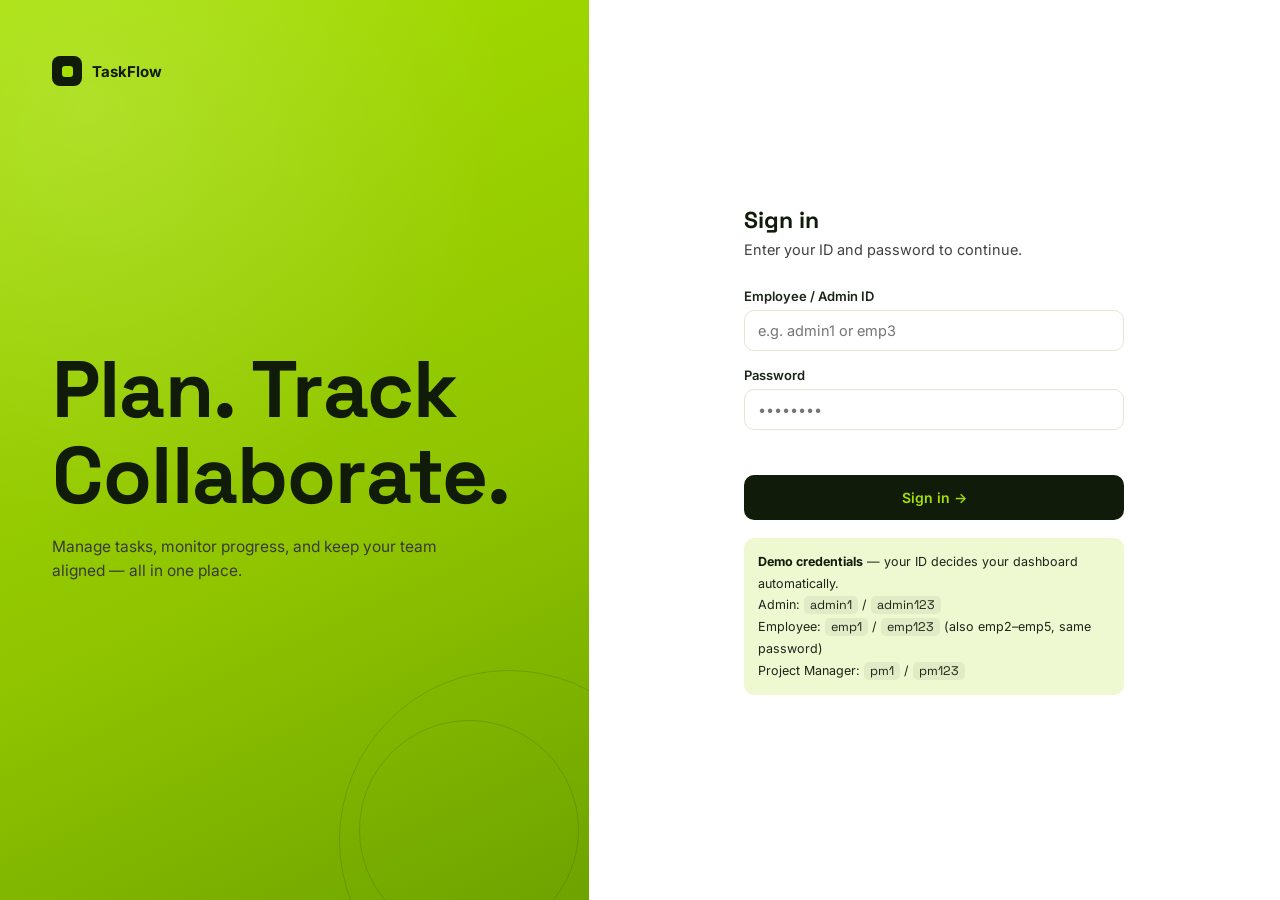
==== index.html @ aa254104 "file upload" ====
<!doctype html>
<html lang="en">

<head>
    <meta charset="UTF-8" />
    <meta name="viewport" content="width=device-width, initial-scale=1, viewport-fit=cover" />
    <title>TaskFlow — Sign in</title>
    <link rel="preconnect" href="https://fonts.googleapis.com" />
    <link rel="preconnect" href="https://fonts.gstatic.com" crossorigin />
    <link
        href="https://fonts.googleapis.com/css2?family=Space+Grotesk:wght@400;500;600;700&family=Inter:wght@400;500;600;700&display=swap"
        rel="stylesheet" />
    <link rel="stylesheet" href="styles.css" />
    <script type="module" src="js/supabase.js"></script>
</head>

<body>
    <!-- ============ LOGIN SCREEN ============ -->
    <div id="login-screen">
        <div class="login-brand">
            <div class="brand-mark">
                <div class="mark"><span></span></div>
                TaskFlow
            </div>
            <div class="login-copy">
                <h1>Plan. Track<br />Collaborate.</h1>
                <p>
                    Manage tasks, monitor progress, and keep your team aligned — all in
                    one place.
                </p>
            </div>
            <div></div>
        </div>
        <div class="login-form-wrap">
            <form class="login-form" id="login-form" autocomplete="off">
                <h2>Sign in</h2>
                <p class="sub">Enter your ID and password to continue.</p>

                <div class="field">
                    <label for="login-id">Employee / Admin ID</label>
                    <input id="login-id" type="text" placeholder="e.g. admin1 or emp3" required />
                </div>
                <div class="field">
                    <label for="login-pass">Password</label>
                    <input id="login-pass" type="password" placeholder="••••••••" required />
                </div>
                <p class="error-text" id="login-error"></p>
                <button type="submit" class="btn btn-primary" style="width: 100%; padding: 13px">
                    Sign in →
                </button>

                <div class="demo-creds">
                    <b>Demo credentials</b> — your ID decides your dashboard
                    automatically.<br />
                    Admin: <code>admin1</code> / <code>admin123</code><br />
                    Employee: <code>emp1</code> / <code>emp123</code> (also emp2–emp5,
                    same password)<br />
                    Project Manager: <code>pm1</code> / <code>pm123</code>
                </div>
            </form>
        </div>
    </div>

    <script type="module" src="js/data.js"></script>
    <script type="module" src="js/common.js"></script>
    <script type="module" src="js/login.js"></script>
</body>

</html>
---- styles.css ----
:root {
  --lime: #a6e000;
  --lime-dark: #5c8a00;
  --lime-pale: #eef9d2;
  --ink: #101b0a;
  --ink-soft: #1c2418;
  --paper: #eaffba;
  --surface: #ffffff;
  --line: #e1e8d2;
  --muted: #41423f;
  --amber: #c98a1f;
  --amber-bg: #fbf1dd;
  --teal: #1f8a73;
  --teal-bg: #e1f3ee;
  --coral: #c1462f;
  --coral-bg: #fbe7e2;
  --slate: #5b6b4e;
  --slate-bg: #eef2e5;
  --shadow: 0 1px 2px rgba(16, 27, 10, 0.06), 0 8px 24px rgba(16, 27, 10, 0.06);
  color-scheme: light;
  box-sizing: border-box;
  padding-top: env(safe-area-inset-top, 0px);
  padding-bottom: env(safe-area-inset-bottom, 0px);
}

*,
*::before,
*::after {
  box-sizing: inherit;
}

html {
  scroll-padding-top: env(safe-area-inset-top, 0px);
  height: 100%;
}

body {
  height: 100%;
  margin: 0;
  background: var(--paper);
  color: var(--ink);
  font-family:
    "Inter",
    system-ui,
    -apple-system,
    sans-serif;
  -webkit-font-smoothing: antialiased;
}

h1,
h2,
h3,
.display {
  font-family: "Space Grotesk", system-ui, sans-serif;
}

::selection {
  background: var(--lime);
  color: var(--ink);
}

button {
  font-family: inherit;
}

input,
select,
textarea {
  font-family: inherit;
}

a {
  color: inherit;
}

/* ---------- utility ---------- */
.hidden {
  display: none !important;
}

.scrollx {
  overflow-x: auto;
}

.btn {
  display: inline-flex;
  align-items: center;
  justify-content: center;
  gap: 8px;
  border: 1px solid transparent;
  border-radius: 10px;
  padding: 10px 16px;
  font-size: 14px;
  font-weight: 600;
  cursor: pointer;
  transition:
    transform 0.08s ease,
    background 0.15s ease,
    border-color 0.15s ease;
  white-space: nowrap;
}

.btn:active {
  transform: scale(0.97);
}

.btn-primary {
  background: var(--ink);
  color: var(--lime);
}

.btn-primary:hover {
  background: #050d02;
}

.btn-lime {
  background: var(--lime);
  color: var(--ink);
}

.btn-lime:hover {
  background: #95cc00;
}

.btn-ghost {
  background: transparent;
  color: var(--ink-soft);
  border-color: var(--line);
}

.btn-ghost:hover {
  border-color: var(--ink-soft);
}

.btn-danger {
  background: var(--coral-bg);
  color: var(--coral);
}

.btn-danger:hover {
  background: #f6d4cb;
}

.btn-sm {
  padding: 6px 12px;
  font-size: 13px;
  border-radius: 8px;
}

.btn:disabled {
  opacity: 0.5;
  cursor: not-allowed;
}

.field {
  display: flex;
  flex-direction: column;
  gap: 6px;
  margin-bottom: 16px;
}

.field label {
  font-size: 13px;
  font-weight: 600;
  color: var(--ink-soft);
}

.field input,
.field select,
.field textarea {
  border: 1.5px solid var(--line);
  border-radius: 10px;
  padding: 11px 13px;
  font-size: 14.5px;
  color: var(--ink);
  background: var(--surface);
  outline: none;
  transition:
    border-color 0.15s ease,
    box-shadow 0.15s ease;
}

.field input:focus,
.field select:focus,
.field textarea:focus {
  border-color: var(--lime-dark);
  box-shadow: 0 0 0 3px rgba(166, 224, 0, 0.25);
}

.field textarea {
  resize: vertical;
  min-height: 70px;
  line-height: 1.5;
}

.hint {
  font-size: 12.5px;
  color: var(--muted);
}

.error-text {
  font-size: 13px;
  color: var(--coral);
  font-weight: 600;
  min-height: 16px;
}

.badge {
  display: inline-flex;
  align-items: center;
  gap: 5px;
  padding: 4px 10px;
  border-radius: 999px;
  font-size: 12px;
  font-weight: 700;
  letter-spacing: 0.01em;
}

.badge-todo {
  background: var(--slate-bg);
  color: var(--slate);
}

.badge-progress {
  background: var(--amber-bg);
  color: var(--amber);
}

.badge-review {
  background: #e4e9fb;
  color: #4453b8;
}

.badge-done {
  background: var(--teal-bg);
  color: var(--teal);
}

.badge-overdue {
  background: var(--coral-bg);
  color: var(--coral);
}

.dot {
  width: 7px;
  height: 7px;
  border-radius: 50%;
  background: currentColor;
  flex: none;
}

.avatar {
  width: 34px;
  height: 34px;
  border-radius: 50%;
  display: inline-flex;
  align-items: center;
  justify-content: center;
  font-weight: 700;
  font-size: 13px;
  color: var(--ink);
  flex: none;
}

.avatar-lg {
  width: 52px;
  height: 52px;
  font-size: 18px;
}

:focus-visible {
  outline: 2.5px solid var(--lime-dark);
  outline-offset: 2px;
}

/* ---------- LOGIN ---------- */
#login-screen {
  min-height: 100%;
  display: flex;
}

.login-brand {
  flex: 1 1 46%;
  background:
    radial-gradient(
      circle at 15% 12%,
      rgba(255, 255, 255, 0.16),
      transparent 45%
    ),
    linear-gradient(155deg, var(--lime) 0%, #8fc400 60%, #6ea300 100%);
  color: var(--ink);
  padding: 56px 52px;
  display: flex;
  flex-direction: column;
  justify-content: space-between;
  position: relative;
  overflow: hidden;
  min-height: 320px;
}

.login-brand::after {
  content: "";
  position: absolute;
  right: -90px;
  bottom: -110px;
  width: 340px;
  height: 340px;
  border-radius: 50%;
  border: 1px solid rgba(16, 27, 10, 0.14);
}

.login-brand::before {
  content: "";
  position: absolute;
  right: 10px;
  bottom: -40px;
  width: 220px;
  height: 220px;
  border-radius: 50%;
  border: 1px solid rgba(16, 27, 10, 0.14);
}

.brand-mark {
  display: flex;
  align-items: center;
  gap: 10px;
  font-weight: 700;
  font-size: 15px;
  position: relative;
  z-index: 1;
}

.brand-mark .mark {
  width: 30px;
  height: 30px;
  border-radius: 8px;
  background: var(--ink);
  display: flex;
  align-items: center;
  justify-content: center;
}

.brand-mark .mark span {
  width: 11px;
  height: 11px;
  background: var(--lime);
  border-radius: 3px;
}

.login-copy {
  position: relative;
  z-index: 1;
  max-width: 420px;
}

.login-copy h1 {
  font-size: clamp(80px, 4vw, 42px);
  line-height: 1.08;
  margin: 0 0 16px;
  font-weight: 800;
  letter-spacing: -0.01em;
}

.login-copy p {
  font-size: 15.5px;
  line-height: 1.6;
  color: var(--ink-soft);
  color: #393a38;
  margin: 0;
}

.login-stats {
  display: flex;
  gap: 28px;
  position: relative;
  z-index: 1;
  margin-top: 36px;
  flex-wrap: wrap;
}

.login-stats div b {
  display: block;
  font-family: "Space Grotesk";
  font-size: 26px;
}

.login-stats div span {
  font-size: 12.5px;
  color: var(--ink-soft);
}

.login-form-wrap {
  flex: 1 1 54%;
  display: flex;
  align-items: center;
  justify-content: center;
  padding: 40px 24px;
  background: var(--surface);
}

.login-form {
  width: 100%;
  max-width: 380px;
}

.login-form h2 {
  font-size: 23px;
  margin: 0 0 6px;
}

.login-form > p.sub {
  margin: 0 0 30px;
  color: var(--muted);
  font-size: 14.5px;
}

.role-toggle {
  display: flex;
  gap: 8px;
  background: var(--paper);
  border: 1px solid var(--line);
  border-radius: 11px;
  padding: 4px;
  margin-bottom: 22px;
}

.role-toggle button {
  flex: 1;
  border: none;
  background: transparent;
  padding: 9px 10px;
  border-radius: 8px;
  font-size: 13.5px;
  font-weight: 600;
  color: var(--muted);
  cursor: pointer;
  transition: all 0.15s ease;
}

.role-toggle button.active {
  background: var(--ink);
  color: var(--lime);
}

.demo-creds {
  margin-top: 18px;
  padding: 13px 14px;
  background: var(--lime-pale);
  border-radius: 10px;
  font-size: 12.5px;
  color: var(--ink-soft);
  line-height: 1.7;
}

.demo-creds b {
  color: var(--ink);
}

.demo-creds code {
  background: rgba(16, 27, 10, 0.06);
  padding: 1px 6px;
  border-radius: 5px;
  font-family: "Space Grotesk";
}

/* ---------- APP SHELL ---------- */
#app-shell {
  display: none;
  min-height: 100%;
}

#app-shell.active {
  display: flex;
}

.sidebar {
  width: 236px;
  flex: none;
  background: var(--ink);
  color: #dfe8cf;
  display: flex;
  flex-direction: column;
  padding: 22px 16px;
  position: sticky;
  top: 0;
  height: 100vh;
  height: 100dvh;
}

.sidebar .brand-mark {
  color: var(--lime);
  margin-bottom: 30px;
  padding-left: 6px;
}

.sidebar .brand-mark .mark {
  background: var(--lime);
}

.sidebar .brand-mark .mark span {
  background: var(--ink);
}

.nav-group {
  margin-bottom: 22px;
}

.nav-label {
  font-size: 11px;
  text-transform: none;
  color: #7d8a6c;
  font-weight: 600;
  padding: 0 10px;
  margin-bottom: 8px;
  letter-spacing: 0.02em;
}

.nav-item {
  display: flex;
  align-items: center;
  gap: 11px;
  padding: 10px 11px;
  border-radius: 9px;
  font-size: 14px;
  font-weight: 500;
  color: #cdd9bb;
  cursor: pointer;
  margin-bottom: 2px;
  border: none;
  background: none;
  width: 100%;
  text-align: left;
}

.nav-item svg {
  flex: none;
  opacity: 0.85;
}

.nav-item:hover {
  background: rgba(255, 255, 255, 0.06);
  color: #fff;
}

.nav-item.active {
  background: var(--lime);
  color: var(--ink);
  font-weight: 700;
}

.nav-item.active svg {
  opacity: 1;
}

.nav-item .count {
  margin-left: auto;
  font-size: 11.5px;
  background: rgba(255, 255, 255, 0.12);
  padding: 1px 7px;
  border-radius: 999px;
}

.nav-item.active .count {
  background: rgba(16, 27, 10, 0.18);
}

.sidebar-foot {
  margin-top: auto;
  border-top: 1px solid rgba(255, 255, 255, 0.1);
  padding-top: 14px;
  display: flex;
  align-items: center;
  gap: 10px;
}

.sidebar-foot .who {
  flex: 1;
  min-width: 0;
}

.sidebar-foot .who b {
  display: block;
  font-size: 13.5px;
  color: #fff;
  white-space: nowrap;
  overflow: hidden;
  text-overflow: ellipsis;
}

.sidebar-foot .who span {
  font-size: 12px;
  color: #8fa07c;
}

.icon-btn {
  background: none;
  border: none;
  color: #9fae8c;
  cursor: pointer;
  padding: 6px;
  border-radius: 7px;
  display: flex;
}

.icon-btn:hover {
  background: rgba(255, 255, 255, 0.08);
  color: #fff;
}

.main {
  flex: 1;
  min-width: 0;
}

.topbar {
  position: sticky;
  top: 0;
  z-index: 5;
  /* background: rgba(246, 249, 239, 0.88); */
  backdrop-filter: blur(6px);
  border-bottom: 1px solid var(--line);
  padding: 18px 32px;
  display: flex;
  align-items: center;
  justify-content: space-between;
  gap: 16px;
}

.topbar h1 {
  font-size: 20px;
  margin: 0;
}

.topbar .sub {
  font-size: 13px;
  color: var(--muted);
  margin-top: 2px;
}

.topbar-actions {
  display: flex;
  gap: 10px;
  align-items: center;
}

.view {
  padding: 28px 32px 60px;
}

.view-head {
  display: flex;
  align-items: flex-start;
  justify-content: space-between;
  gap: 20px;
  margin-bottom: 22px;
  flex-wrap: wrap;
}

/* stat cards */
.stat-grid {
  display: flex;
  flex-direction: column;
  gap: 12px;
  margin-bottom: 28px;
}

.stat-card {
  background: var(--surface);
  border: 1px solid var(--line);
  border-radius: 14px;
  padding: 18px 20px;
}

.stat-card .label {
  font-size: 12.5px;
  color: var(--muted);
  font-weight: 600;
  margin-bottom: 10px;
  width: 100%;
}

.stat-card .num {
  font-family: "Space Grotesk";
  font-size: 30px;
  font-weight: 600;
}

.stat-card .delta {
  font-size: 12px;
  margin-top: 6px;
  color: var(--muted);
}

#admin-stat, #emp-mytasks-top, #pm-stat {
    display:grid;
    grid-template-columns:1fr 0.6fr;
    gap:20px;
    margin-top:-0px;
    margin-bottom:20px;
}

#admin-stat .panel, #emp-mytasks-top .panel, #pm-stat .panel{
    height:100%;
}

#admin-stat .panel-body, #emp-mytasks-top .panel-body, #pm-stat .panel-body{
    min-height:350px;
    max-height:500px;
    overflow-y:auto;
}

/* panels */
.panel {
  background: var(--surface);
  border: 1px solid var(--line);
  border-radius: 14px;
  overflow: hidden;
  margin-bottom: 20px;
}

.panel-head {
  padding: 16px 20px;
  border-bottom: 1px solid var(--line);
  display: flex;
  align-items: center;
  justify-content: space-between;
  gap: 12px;
  flex-wrap: wrap;
  grid-column: span(1);
}

.panel-head h3 {
  margin: 0;
  font-size: 15.5px;
}

.panel-body {
  padding: 4px;
}

/* task row */
.task-row {
  display: flex;
  align-items: center;
  gap: 14px;
  margin-bottom: 5px;
  padding: 14px 18px;
  border-left: 3px solid transparent;
  cursor: pointer;
  border-radius: 10px;
  transition: background 0.12s ease;
}

.task-row:hover {
  background: var(--paper);
}

.task-row.status-todo {
  border-left-color: var(--slate);
}

.task-row.status-progress {
  border-left-color: var(--amber);
}

.task-row.status-review {
  border-left-color: #4453b8;
}

.task-row.status-done {
  border-left-color: var(--teal);
}

.task-row.status-overdue {
  border-left-color: var(--coral);
}

.task-main {
  flex: 1;
  min-width: 0;
}

.task-main .t-title {
  font-weight: 600;
  font-size: 14.5px;
  margin-bottom: 4px;
  display: flex;
  align-items: center;
  gap: 8px;
}

.task-main .t-meta {
  font-size: 12.5px;
  color: var(--muted);
  display: flex;
  gap: 12px;
  flex-wrap: wrap;
  align-items: center;
}

.t-meta .req-badge {
  color: var(--coral);
  font-weight: 700;
}

.task-progress-mini {
  width: 120px;
  flex: none;
}

.pbar {
  height: 6px;
  border-radius: 999px;
  background: var(--line);
  overflow: hidden;
}

.pbar > div {
  height: 100%;
  background: var(--lime-dark);
  border-radius: 999px;
}

.progress-num {
  font-size: 11.5px;
  color: var(--muted);
  margin-top: 4px;
  text-align: right;
}

.assignee-stack {
  display: flex;
  flex: none;
}

.assignee-stack .avatar {
  width: 28px;
  height: 28px;
  font-size: 11px;
  border: 2px solid var(--surface);
  margin-left: -8px;
}

.assignee-stack .avatar:first-child {
  margin-left: 0;
}

.empty-row {
  text-align: center;
  padding: 40px 20px;
  color: var(--muted);
  font-size: 14px;
}

/* table generic */
table {
  width: 100%;
  border-collapse: collapse;
  font-size: 14px;
}

th {
  text-align: left;
  font-size: 11.5px;
  color: var(--muted);
  font-weight: 600;
  padding: 12px 18px;
  border-bottom: 1px solid var(--line);
}

td {
  padding: 13px 18px;
  border-bottom: 1px solid var(--line);
  vertical-align: middle;
}

tr:last-child td {
  border-bottom: none;
}

tr.clickable {
  cursor: pointer;
}

tr.clickable:hover {
  background: var(--paper);
}

/* team cards */
.team-grid {
  display: grid;
  grid-template-columns: repeat(auto-fill, minmax(260px, 1fr));
  gap: 14px;
}

.team-card {
  background: var(--surface);
  border: 1px solid var(--line);
  border-radius: 14px;
  padding: 18px;
}

.team-card h4 {
  margin: 0 0 4px;
  font-size: 15.5px;
}

.team-card .tcount {
  font-size: 12.5px;
  color: var(--muted);
  margin-bottom: 14px;
}

.team-members {
  display: flex;
  flex-wrap: wrap;
  gap: 8px;
}

.member-chip {
  display: flex;
  align-items: center;
  gap: 7px;
  background: var(--paper);
  border: 1px solid var(--line);
  border-radius: 999px;
  padding: 4px 10px 4px 4px;
  font-size: 12.5px;
  font-weight: 600;
}

.member-chip .avatar {
  width: 22px;
  height: 22px;
  font-size: 10px;
}

/* modal */
.modal-backdrop {
  position: fixed;
  inset: 0;
  background: rgba(16, 27, 10, 0.45);
  z-index: 50;
  display: flex;
  align-items: flex-start;
  justify-content: center;
  padding: 40px 16px;
  /* overflow-y: auto; */
  margin-top: -1%;
}

.modal-backdrop.hidden {
  display: none;
}

.modal {
  background: var(--surface);
  border-radius: 16px;
  width: 100%;
  max-width: 540px;
  box-shadow: var(--shadow);
  animation: pop 0.18s ease;
}

@keyframes pop {
  from {
    opacity: 0;
    transform: translateY(8px) scale(0.98);
  }

  to {
    opacity: 1;
    transform: none;
  }
}

.modal-head {
  padding: 20px 24px;
  border-bottom: 1px solid var(--line);
  display: flex;
  align-items: center;
  justify-content: space-between;
}

.modal-head h3 {
  margin: 0;
  font-size: 17px;
}

.modal-close {
  background: none;
  border: none;
  cursor: pointer;
  color: var(--muted);
  padding: 4px;
  border-radius: 8px;
}

.modal-close:hover {
  background: var(--paper);
  color: var(--ink);
}

.modal-body {
  padding: 22px 24px;
  max-height: 82vh;
  overflow-y: auto;
}

.modal-foot {
  padding: 16px 24px;
  border-top: 1px solid var(--line);
  display: flex;
  justify-content: flex-end;
  gap: 10px;
}

.row-2 {
  display: grid;
  grid-template-columns: 1fr 1fr;
  gap: 14px;
}

.checkbox-list {
  display: flex;
  flex-direction: column;
  gap: 2px;
  max-height: 220px;
  overflow-y: auto;
  border: 1.5px solid var(--line);
  border-radius: 10px;
  padding: 6px;
}

.checkbox-item {
  display: flex;
  align-items: center;
  gap: 10px;
  padding: 8px 10px;
  border-radius: 8px;
  cursor: pointer;
  font-size: 14px;
}

.checkbox-item:hover {
  background: var(--paper);
}

.checkbox-item input {
  width: 16px;
  height: 16px;
  accent-color: var(--lime-dark);
}

.radio-choice {
  display: flex;
  gap: 10px;
}

.radio-choice label {
  flex: 1;
  border: 1.5px solid var(--line);
  border-radius: 10px;
  padding: 10px 12px;
  font-size: 13.5px;
  font-weight: 600;
  display: flex;
  align-items: center;
  gap: 8px;
  cursor: pointer;
  color: var(--ink-soft);
}

.radio-choice input {
  accent-color: var(--lime-dark);
}

.radio-choice input:checked + span {
  color: var(--ink);
}

/* task detail */
.detail-meta-grid {
  display: grid;
  grid-template-columns: 1fr 1fr;
  gap: 14px;
  margin-bottom: 18px;
}

.detail-meta-grid .mi {
  background: var(--paper);
  border-radius: 10px;
  padding: 10px 13px;
}

.detail-meta-grid .mi .k {
  font-size: 11px;
  color: var(--muted);
  font-weight: 600;
  margin-bottom: 3px;
}

.detail-meta-grid .mi .v {
  font-size: 14px;
  font-weight: 600;
}

.update-banner {
  background: var(--coral-bg);
  color: var(--coral);
  border-radius: 10px;
  padding: 12px 14px;
  font-size: 13.5px;
  font-weight: 600;
  margin-bottom: 16px;
  display: flex;
  align-items: center;
  gap: 9px;
}

.section-title {
  font-size: 12.5px;
  font-weight: 700;
  color: var(--ink-soft);
  text-transform: none;
  margin: 20px 0 10px;
  letter-spacing: 0.01em;
}

.slider-row {
  display: flex;
  align-items: center;
  gap: 14px;
}

.slider-row input[type="range"] {
  flex: 1;
  accent-color: var(--lime-dark);
  height: 6px;
}

.slider-row .pct {
  font-family: "Space Grotesk";
  font-size: 20px;
  font-weight: 600;
  width: 56px;
  text-align: right;
}

.file-item {
  display: flex;
  align-items: center;
  gap: 10px;
  background: var(--paper);
  border-radius: 9px;
  padding: 9px 12px;
  font-size: 13.5px;
  margin-bottom: 6px;
}

.file-item svg {
  flex: none;
  color: var(--lime-dark);
}

.file-item .fname {
  flex: 1;
  font-weight: 600;
}

.file-item .fdate {
  color: var(--muted);
  font-size: 12px;
}

.upload-zone {
  border: 1.5px dashed var(--line);
  border-radius: 10px;
  padding: 18px;
  text-align: center;
  cursor: pointer;
  color: var(--muted);
  font-size: 13px;
  transition:
    border-color 0.15s ease,
    background 0.15s ease;
}

.upload-zone:hover {
  border-color: var(--lime-dark);
  background: var(--lime-pale);
}

.report-item {
  border-bottom: 1px solid var(--line);
  padding: 11px 0;
}

.report-item:last-child {
  border-bottom: none;
}

.report-item .r-meta {
  font-size: 12px;
  color: var(--muted);
  margin-bottom: 4px;
}

.report-item .r-text {
  font-size: 14px;
  line-height: 1.55;
}

#toast-wrap {
  position: fixed;
  top: 20px;
  right: 20px;
  z-index: 9999;
  display: flex;
  flex-direction: column;
  gap: 10px;
}

.toast {
  min-width: 280px;
  max-width: 380px;
  padding: 14px 18px;
  border-radius: 12px;
  color: #fff;
  font-size: 14px;
  font-weight: 500;
  display: flex;
  align-items: center;
  gap: 10px;
  box-shadow: 0 12px 30px rgba(0, 0, 0, 0.18);
  animation: toastSlide 0.25s ease;
}

.toast-success {
  background: #16a34a;
}

.toast-error {
  background: #dc2626;
}

.toast-info {
  background: #2563eb;
}

.upload-zone{
    border:2px dashed var(--line);
    border-radius:12px;
    padding:20px;
    text-align:center;
    cursor:pointer;
    transition:.2s;
}

.upload-zone:hover{
    border-color:var(--lime);
    background:rgba(132,204,22,.05);
}

.file-list{
    margin-top:10px;
    display:flex;
    flex-direction:column;
    gap:6px;
}

.file-chip{
    display:flex;
    align-items:center;
    justify-content:space-between;
    padding:8px 12px;
    border:1px solid var(--line);
    border-radius:8px;
    font-size:13px;
}

.file-remove{
    cursor:pointer;
    color:#ef4444;
    font-weight:600;
}

@keyframes toastSlide {
  from {
    opacity: 0;
    transform: translateX(30px);
  }
  to {
    opacity: 1;
    transform: translateX(0);
  }
}

@media (max-width: 880px) {
  .sidebar {
    position: fixed;
    left: 0;
    top: 0;
    bottom: 0;
    z-index: 40;
    transform: translateX(-100%);
    transition: transform 0.2s ease;
    box-shadow: 0 0 40px rgba(0, 0, 0, 0.3);
  }

  .sidebar.open {
    transform: none;
  }

  .main {
    width: 100%;
  }

  .login-brand {
    display: none;
  }

  .view {
    padding: 20px 16px 50px;
  }

  .topbar {
    padding: 14px 16px;
  }

  .detail-meta-grid,
  .row-2 {
    grid-template-columns: 1fr;
  }

  .sidebar-scrim {
    position: fixed;
    inset: 0;
    background: rgba(0, 0, 0, 0.4);
    z-index: 39;
    display: none;
  }

  .sidebar-scrim.show {
    display: block;
  }
}

/* ================= EMPLOYEE FILTERS ================= */

.employee-filters {
  display: flex;
  flex-wrap: wrap;
  gap: 0px;
  margin-bottom: 18px;
  align-items: center;
}

.employee-filters input,
.employee-filters select {
  height: 42px;
  border: none;
  border-bottom: 1.5px solid var(--line);
  background: var(--panel);
  color: var(--ink);
  padding: 0 14px;
  font-size: 14px;
  transition: all 0.2s ease;
}

.employee-filters input {
  flex: 1;
  min-width: 240px;
}

.employee-filters select {
  border: 1.5px solid var(--line);
  /* border-radius:12px; */
  /* min-width:10px; */
  cursor: pointer;
}

.employee-filters input:focus,
.employee-filters select:focus {
  outline: none;
  border-color: var(--lime);
  box-shadow: 0 0 0 3px rgba(166, 224, 0, 0.15);
}

.employee-filters input::placeholder {
  color: var(--ink-soft);
}

/* Filter labels if you add them later */

.filter-group {
  display: flex;
  flex-direction: column;
  gap: 6px;
}

.filter-group label {
  font-size: 12px;
  font-weight: 600;
  color: var(--ink-soft);
}

.selected-members-bar {
  display: flex;
  gap: 10px;
  flex-wrap: wrap;
  padding: 10px 0 14px;
  border-bottom: 1px solid var(--line);
  margin-bottom: 14px;
  min-height: 50px;
}

.selected-chip {
  display: flex;
  align-items: center;
  gap: 8px;
  background: #f4f6f8;
  border: 1px solid var(--line);
  border-radius: 999px;
  padding: 2px 10px 2px 2px;
}

.selected-chip .remove {
  width: 22px;
  height: 22px;
  border: none;
  border-radius: 50%;
  cursor: pointer;
  background: #ffdddd;
  /* color:#b00020; */
  font-weight: 700;
}

.selected-chip .remove:hover {
  background: #ffcaca;
}

.btn-disabled {
  opacity: 0.5;
  cursor: not-allowed;
  pointer-events: none;
}

.status-chart-layout{
  display:grid;
  grid-template-columns: 0.8fr 1fr;
  gap:24px;
  align-items:center;
  padding:20px;
}

#admin-stats{
  grid-column:1 ;
}

#admin-stat .chart-wrap{
  grid-column: 2;
}

.status-list{
    flex:1;
    display:flex;
    flex-direction:column;
    gap:12px;
}

.chart-wrap{
    flex-shrink:0;
}

.chart-wrap canvas{
    width:100% !important;
    height:100% !important;
}

.chart-wrap text{
  font-size: 10px;
}

.department-grid{
    display:grid;
    grid-template-columns:repeat(auto-fill,minmax(300px,1fr));
    gap:18px;
}

.department-card{
    background:var(--surface);
    border:1px solid var(--line);
    border-radius:16px;
    padding:18px;
}

.department-card h3{
    margin:0 0 10px;
}

.department-count{
    font-size:32px;
    font-weight:700;
    margin-bottom:12px;
}

.department-members{
    display:flex;
    flex-wrap:wrap;
    gap:8px;
}

.department-member{
    background:rgba(255,255,255,.05);
    border:1px solid var(--line);
    padding:6px 10px;
    border-radius:20px;
    font-size:13px;
}

#emp-team-content {

  .panel-body{
    padding: 10px 40px;
  }

  .panel{
    background-color: transparent;
    border: none;
  }

}

#selected-team-area {
  .panel{
    background-color: white;
    border: non;
  }
}

.team-grid{
  display:grid;
  grid-template-columns:
      repeat(auto-fill,minmax(250px,1fr));
  gap:16px;
  background-color: transparent;
}

.team-card{
    background:#fff;
    border:1px solid var(--line);
    border-radius:14px;
    padding:18px;
    cursor:pointer;
    transition:.2s;
}

.team-card:hover{
    transform:translateY(-3px);
    box-shadow:0 10px 20px rgba(0,0,0,.08);
}

.team-members{
    display:flex;
    flex-wrap:wrap;
    gap:10px;
}

.member-chip{
    display:flex;
    align-items:center;
    gap:8px;
    padding:8px 12px;
    border-radius:20px;
    background:#f3f4f6;
}

.team-message-box{
    margin-top:20px;
    background:#fff;
    border:1px solid var(--line);
    border-radius:16px;
    padding:18px;
}

.team-message-header{
    display:flex;
    justify-content:space-between;
    align-items:center;
    margin-bottom:12px;
}

.team-message-header h4{
    margin:0;
    font-size:16px;
}

.team-message-header span{
    font-size:12px;
    color:#777;
}

#team-message{
    width:100%;
    min-height:120px;
    resize:vertical;
    border:1px solid var(--line);
    border-radius:12px;
    padding:14px;
    font-size:14px;
    font-family:inherit;
    outline:none;
    transition:.2s;
}

#team-message:focus{
    border-color:var(--lime);
    box-shadow:0 0 0 3px rgba(180,255,0,.15);
}

.team-message-actions{
    margin-top:12px;
    display:flex;
    justify-content:space-between;
    align-items:center;
}

#message-char-count{
    font-size:12px;
    color:#777;
}

.btn-ghost{
  background-color: white;
}

/* ================= SCROLLBAR ================= */

/* Firefox
* {
  scrollbar-width: thin;
  scrollbar-color: var(--ink) transparent;
} */

/* WebKit (Chrome, Edge, Safari) */
::-webkit-scrollbar {
  width: 10px;
  height: 10px;
}

/* ::-webkit-scrollbar-track { */
  /* background: transparent; */
/* } */

::-webkit-scrollbar-thumb {
  background: var(--ink);
  border-radius: 0px;
  border: 2px solid var(--surface);
  background-clip: padding-box;
}

::-webkit-scrollbar-thumb:hover {
  background: var(--lime);
  background-clip: padding-box;
}

::-webkit-scrollbar-corner {
  background: transparent;
}

::-webkit-scrollbar-track-piece{
  background-color: transparent;
}

@media (max-width:900px){

    .status-chart-layout{
        flex-direction:column;
    }

    .chart-wrap{
        width:280px;
        height:280px;
    }

} 

/* Mobile */

@media (max-width: 768px) {
  .employee-filters {
    flex-direction: column;
    align-items: stretch;
  }

  .employee-filters input,
  .employee-filters select {
    width: 100%;
    min-width: unset;
  }
}

@media (prefers-reduced-motion: reduce) {
  * {
    animation-duration: 0.001ms !important;
    transition-duration: 0.001ms !important;
  }
}
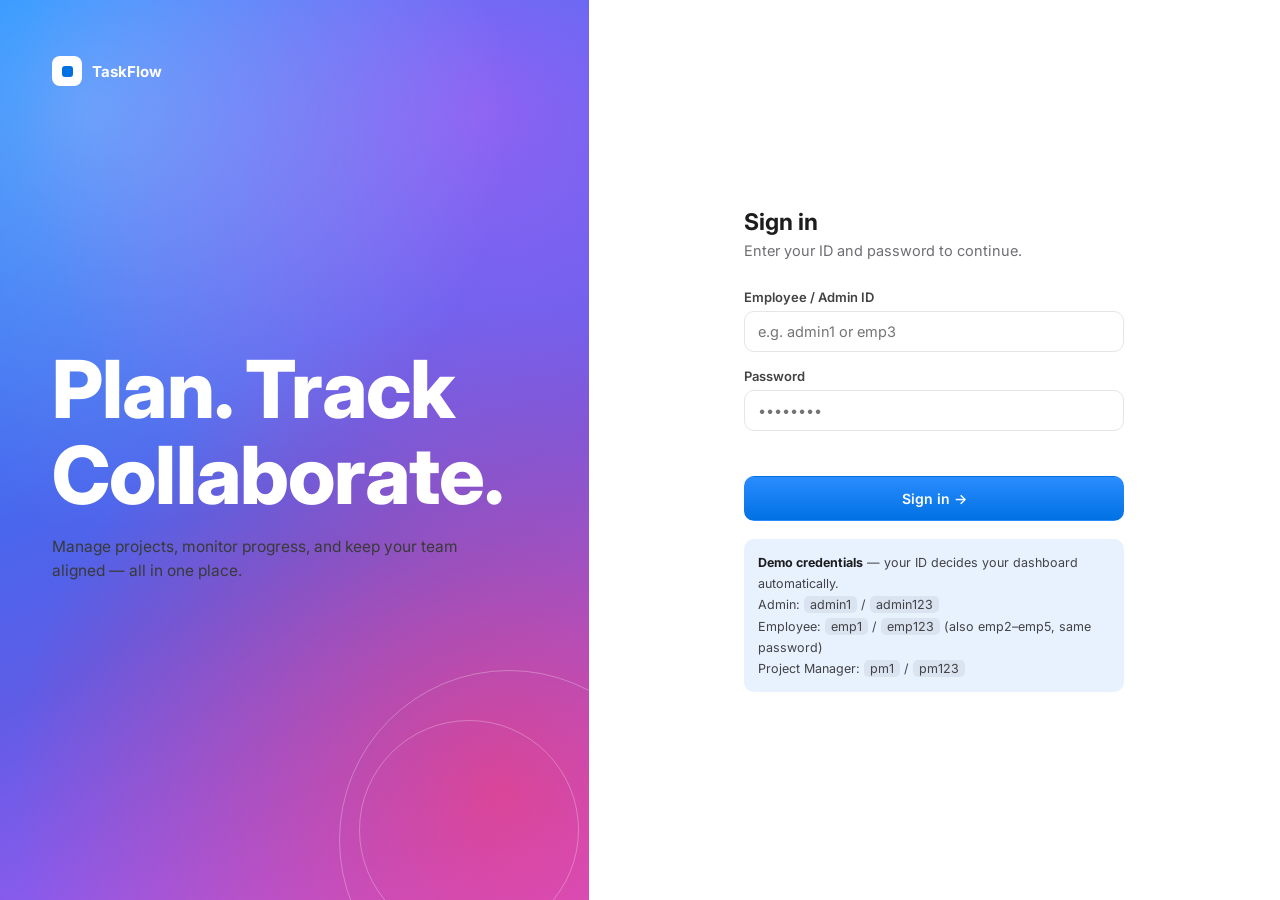
==== commit d56c1974: "Updated again Apple wwsdc 2026 theme, Automatic Email" ====
--- a/index.html
+++ b/index.html
@@ -1,69 +1,86 @@
 <!doctype html>
 <html lang="en">
-
-<head>
+  <head>
     <meta charset="UTF-8" />
-    <meta name="viewport" content="width=device-width, initial-scale=1, viewport-fit=cover" />
+    <meta
+      name="viewport"
+      content="width=device-width, initial-scale=1, viewport-fit=cover"
+    />
     <title>TaskFlow — Sign in</title>
     <link rel="preconnect" href="https://fonts.googleapis.com" />
     <link rel="preconnect" href="https://fonts.gstatic.com" crossorigin />
     <link
-        href="https://fonts.googleapis.com/css2?family=Space+Grotesk:wght@400;500;600;700&family=Inter:wght@400;500;600;700&display=swap"
-        rel="stylesheet" />
+      href="https://fonts.googleapis.com/css2?family=Inter:wght@400;500;600;700&display=swap"
+      rel="stylesheet"
+    />
     <link rel="stylesheet" href="styles.css" />
+    <link rel="stylesheet" href="mobile.css" />
     <script type="module" src="js/supabase.js"></script>
-</head>
+  </head>
 
-<body>
+  <body>
     <!-- ============ LOGIN SCREEN ============ -->
     <div id="login-screen">
-        <div class="login-brand">
-            <div class="brand-mark">
-                <div class="mark"><span></span></div>
-                TaskFlow
-            </div>
-            <div class="login-copy">
-                <h1>Plan. Track<br />Collaborate.</h1>
-                <p>
-                    Manage tasks, monitor progress, and keep your team aligned — all in
-                    one place.
-                </p>
-            </div>
-            <div></div>
+      <div class="login-brand">
+        <div class="brand-mark">
+          <div class="mark"><span></span></div>
+          TaskFlow
         </div>
-        <div class="login-form-wrap">
-            <form class="login-form" id="login-form" autocomplete="off">
-                <h2>Sign in</h2>
-                <p class="sub">Enter your ID and password to continue.</p>
+        <div class="login-copy">
+          <h1>Plan. Track<br />Collaborate.</h1>
+          <p>
+            Manage projects, monitor progress, and keep your team aligned — all in
+            one place.
+          </p>
+        </div>
+        <div></div>
+      </div>
+      <div class="login-form-wrap">
+        <form class="login-form" id="login-form" autocomplete="off">
+          <h2>Sign in</h2>
+          <p class="sub">Enter your ID and password to continue.</p>
 
-                <div class="field">
-                    <label for="login-id">Employee / Admin ID</label>
-                    <input id="login-id" type="text" placeholder="e.g. admin1 or emp3" required />
-                </div>
-                <div class="field">
-                    <label for="login-pass">Password</label>
-                    <input id="login-pass" type="password" placeholder="••••••••" required />
-                </div>
-                <p class="error-text" id="login-error"></p>
-                <button type="submit" class="btn btn-primary" style="width: 100%; padding: 13px">
-                    Sign in →
-                </button>
+          <div class="field">
+            <label for="login-id">Employee / Admin ID</label>
+            <input
+              id="login-id"
+              type="text"
+              placeholder="e.g. admin1 or emp3"
+              required
+            />
+          </div>
+          <div class="field">
+            <label for="login-pass">Password</label>
+            <input
+              id="login-pass"
+              type="password"
+              placeholder="••••••••"
+              required
+            />
+          </div>
+          <p class="error-text" id="login-error"></p>
+          <button
+            type="submit"
+            class="btn btn-primary"
+            style="width: 100%; padding: 13px"
+          >
+            Sign in →
+          </button>
 
-                <div class="demo-creds">
-                    <b>Demo credentials</b> — your ID decides your dashboard
-                    automatically.<br />
-                    Admin: <code>admin1</code> / <code>admin123</code><br />
-                    Employee: <code>emp1</code> / <code>emp123</code> (also emp2–emp5,
-                    same password)<br />
-                    Project Manager: <code>pm1</code> / <code>pm123</code>
-                </div>
-            </form>
-        </div>
+          <div class="demo-creds">
+            <b>Demo credentials</b> — your ID decides your dashboard
+            automatically.<br />
+            Admin: <code>admin1</code> / <code>admin123</code><br />
+            Employee: <code>emp1</code> / <code>emp123</code> (also emp2–emp5,
+            same password)<br />
+            Project Manager: <code>pm1</code> / <code>pm123</code>
+          </div>
+        </form>
+      </div>
     </div>
 
     <script type="module" src="js/data.js"></script>
     <script type="module" src="js/common.js"></script>
     <script type="module" src="js/login.js"></script>
-</body>
-
-</html>
+  </body>
+</html>
--- a/styles.css
+++ b/styles.css
@@ -1,22 +1,31 @@
+/* ============================================================
+   WWDC 2026 theme — Apple "Liquid Glass" look.
+   Token NAMES are unchanged (--lime = primary accent, etc.) so every
+   page/JS file keeps working; only the VALUES changed:
+     --lime  → Apple blue   --paper → system grey background
+   ============================================================ */
 :root {
-  --lime: #a6e000;
-  --lime-dark: #5c8a00;
-  --lime-pale: #eef9d2;
-  --ink: #101b0a;
-  --ink-soft: #1c2418;
-  --paper: #eaffba;
+  --lime: #0071e3;
+  --lime-dark: #0058b0;
+  --lime-pale: #e8f2ff;
+  --ink: #1d1d1f;
+  --ink-soft: #424245;
+  --paper: #f5f5f7;
   --surface: #ffffff;
-  --line: #e1e8d2;
-  --muted: #41423f;
-  --amber: #c98a1f;
-  --amber-bg: #fbf1dd;
-  --teal: #1f8a73;
-  --teal-bg: #e1f3ee;
-  --coral: #c1462f;
-  --coral-bg: #fbe7e2;
-  --slate: #5b6b4e;
-  --slate-bg: #eef2e5;
-  --shadow: 0 1px 2px rgba(16, 27, 10, 0.06), 0 8px 24px rgba(16, 27, 10, 0.06);
+  --line: #e5e5ea;
+  --muted: #6e6e73;
+  --amber: #b86e00;
+  --amber-bg: #fff3dc;
+  --teal: #248a3d;
+  --teal-bg: #e4f6e9;
+  --coral: #d70015;
+  --coral-bg: #ffe8eb;
+  --slate: #6e6e73;
+  --slate-bg: #efeff4;
+  --purple: #5e5ce6;
+  --pink: #ff375f;
+  --glass: rgba(255, 255, 255, 0.72);
+  --shadow: 0 1px 2px rgba(0, 0, 0, 0.05), 0 12px 32px rgba(0, 0, 0, 0.07);
   color-scheme: light;
   box-sizing: border-box;
   padding-top: env(safe-area-inset-top, 0px);
@@ -37,7 +46,12 @@
 body {
   height: 100%;
   margin: 0;
-  background: var(--paper);
+  background-color: var(--paper);
+  background-image:
+    radial-gradient(60% 50% at 8% 0%, rgba(10, 132, 255, 0.14), transparent 70%),
+    radial-gradient(50% 45% at 100% 8%, rgba(191, 90, 242, 0.13), transparent 70%),
+    radial-gradient(55% 45% at 90% 100%, rgba(255, 55, 95, 0.09), transparent 70%);
+  background-attachment: fixed;
   color: var(--ink);
   font-family:
     "Inter",
@@ -51,12 +65,12 @@
 h2,
 h3,
 .display {
-  font-family: "Space Grotesk", system-ui, sans-serif;
+  font-family: -apple-system, BlinkMacSystemFont, "SF Pro Display", "SF Pro Text", "Inter", system-ui, system-ui, sans-serif;
 }
 
 ::selection {
   background: var(--lime);
-  color: var(--ink);
+  color: #fff;
 }
 
 button {
@@ -105,21 +119,21 @@
 }
 
 .btn-primary {
-  background: var(--ink);
-  color: var(--lime);
+  background: linear-gradient(180deg, #2a8cff, var(--lime));
+  color: #fff;
 }
 
 .btn-primary:hover {
-  background: #050d02;
+  background: #0062c4;
 }
 
 .btn-lime {
   background: var(--lime);
-  color: var(--ink);
+  color: #fff;
 }
 
 .btn-lime:hover {
-  background: #95cc00;
+  background: #0062c4;
 }
 
 .btn-ghost {
@@ -138,7 +152,7 @@
 }
 
 .btn-danger:hover {
-  background: #f6d4cb;
+  background: #ffc9d0;
 }
 
 .btn-sm {
@@ -184,7 +198,7 @@
 .field select:focus,
 .field textarea:focus {
   border-color: var(--lime-dark);
-  box-shadow: 0 0 0 3px rgba(166, 224, 0, 0.25);
+  box-shadow: 0 0 0 3px rgba(0, 113, 227, 0.25);
 }
 
 .field textarea {
@@ -227,8 +241,8 @@
 }
 
 .badge-review {
-  background: #e4e9fb;
-  color: #4453b8;
+  background: #ecebff;
+  color: #4b49c8;
 }
 
 .badge-done {
@@ -282,13 +296,11 @@
 .login-brand {
   flex: 1 1 46%;
   background:
-    radial-gradient(
-      circle at 15% 12%,
-      rgba(255, 255, 255, 0.16),
-      transparent 45%
-    ),
-    linear-gradient(155deg, var(--lime) 0%, #8fc400 60%, #6ea300 100%);
-  color: var(--ink);
+    radial-gradient(circle at 15% 12%, rgba(255, 255, 255, 0.3), transparent 45%),
+    radial-gradient(circle at 85% 88%, rgba(255, 55, 95, 0.6), transparent 52%),
+    radial-gradient(circle at 82% 12%, rgba(191, 90, 242, 0.65), transparent 50%),
+    linear-gradient(155deg, #0a84ff 0%, #5e5ce6 60%, #bf5af2 100%);
+  color: #fff;
   padding: 56px 52px;
   display: flex;
   flex-direction: column;
@@ -306,7 +318,7 @@
   width: 340px;
   height: 340px;
   border-radius: 50%;
-  border: 1px solid rgba(16, 27, 10, 0.14);
+  border: 1px solid rgba(255, 255, 255, 0.28);
 }
 
 .login-brand::before {
@@ -317,7 +329,7 @@
   width: 220px;
   height: 220px;
   border-radius: 50%;
-  border: 1px solid rgba(16, 27, 10, 0.14);
+  border: 1px solid rgba(255, 255, 255, 0.28);
 }
 
 .brand-mark {
@@ -334,7 +346,7 @@
   width: 30px;
   height: 30px;
   border-radius: 8px;
-  background: var(--ink);
+  background: #fff;
   display: flex;
   align-items: center;
   justify-content: center;
@@ -380,7 +392,7 @@
 
 .login-stats div b {
   display: block;
-  font-family: "Space Grotesk";
+  font-family: -apple-system, BlinkMacSystemFont, "SF Pro Display", "SF Pro Text", "Inter", system-ui;
   font-size: 26px;
 }
 
@@ -457,10 +469,10 @@
 }
 
 .demo-creds code {
-  background: rgba(16, 27, 10, 0.06);
+  background: rgba(0, 0, 0, 0.06);
   padding: 1px 6px;
   border-radius: 5px;
-  font-family: "Space Grotesk";
+  font-family: -apple-system, BlinkMacSystemFont, "SF Pro Display", "SF Pro Text", "Inter", system-ui;
 }
 
 /* ---------- APP SHELL ---------- */
@@ -476,8 +488,10 @@
 .sidebar {
   width: 236px;
   flex: none;
-  background: var(--ink);
-  color: #dfe8cf;
+  background: rgba(29, 29, 31, 0.94);
+  backdrop-filter: saturate(180%) blur(24px);
+  -webkit-backdrop-filter: saturate(180%) blur(24px);
+  color: #e5e5ea;
   display: flex;
   flex-direction: column;
   padding: 22px 16px;
@@ -488,17 +502,17 @@
 }
 
 .sidebar .brand-mark {
-  color: var(--lime);
+  color: #fff;
   margin-bottom: 30px;
   padding-left: 6px;
 }
 
 .sidebar .brand-mark .mark {
-  background: var(--lime);
+  background: linear-gradient(135deg, #0a84ff, #bf5af2);
 }
 
 .sidebar .brand-mark .mark span {
-  background: var(--ink);
+  background: #fff;
 }
 
 .nav-group {
@@ -508,7 +522,7 @@
 .nav-label {
   font-size: 11px;
   text-transform: none;
-  color: #7d8a6c;
+  color: #8e8e93;
   font-weight: 600;
   padding: 0 10px;
   margin-bottom: 8px;
@@ -523,7 +537,7 @@
   border-radius: 9px;
   font-size: 14px;
   font-weight: 500;
-  color: #cdd9bb;
+  color: #d1d1d6;
   cursor: pointer;
   margin-bottom: 2px;
   border: none;
@@ -544,7 +558,7 @@
 
 .nav-item.active {
   background: var(--lime);
-  color: var(--ink);
+  color: #fff;
   font-weight: 700;
 }
 
@@ -561,7 +575,7 @@
 }
 
 .nav-item.active .count {
-  background: rgba(16, 27, 10, 0.18);
+  background: rgba(255, 255, 255, 0.25);
 }
 
 .sidebar-foot {
@@ -589,13 +603,13 @@
 
 .sidebar-foot .who span {
   font-size: 12px;
-  color: #8fa07c;
+  color: #98989d;
 }
 
 .icon-btn {
   background: none;
   border: none;
-  color: #9fae8c;
+  color: #aeaeb2;
   cursor: pointer;
   padding: 6px;
   border-radius: 7px;
@@ -616,8 +630,9 @@
   position: sticky;
   top: 0;
   z-index: 5;
-  /* background: rgba(246, 249, 239, 0.88); */
-  backdrop-filter: blur(6px);
+  background: rgba(245, 245, 247, 0.72);
+  backdrop-filter: saturate(180%) blur(20px);
+  -webkit-backdrop-filter: saturate(180%) blur(20px);
   border-bottom: 1px solid var(--line);
   padding: 18px 32px;
   display: flex;
@@ -680,7 +695,7 @@
 }
 
 .stat-card .num {
-  font-family: "Space Grotesk";
+  font-family: -apple-system, BlinkMacSystemFont, "SF Pro Display", "SF Pro Text", "Inter", system-ui;
   font-size: 30px;
   font-weight: 600;
 }
@@ -691,22 +706,28 @@
   color: var(--muted);
 }
 
-#admin-stat, #emp-mytasks-top, #pm-stat {
-    display:grid;
-    grid-template-columns:1fr 0.6fr;
-    gap:20px;
-    margin-top:-0px;
-    margin-bottom:20px;
-}
-
-#admin-stat .panel, #emp-mytasks-top .panel, #pm-stat .panel{
-    height:100%;
-}
-
-#admin-stat .panel-body, #emp-mytasks-top .panel-body, #pm-stat .panel-body{
-    min-height:350px;
-    max-height:500px;
-    overflow-y:auto;
+#admin-stat,
+#emp-mytasks-top,
+#pm-stat {
+  display: grid;
+  grid-template-columns: 1fr 0.6fr;
+  gap: 20px;
+  margin-top: -0px;
+  margin-bottom: 20px;
+}
+
+#admin-stat .panel,
+#emp-mytasks-top .panel,
+#pm-stat .panel {
+  height: 100%;
+}
+
+#admin-stat .panel-body,
+#emp-mytasks-top .panel-body,
+#pm-stat .panel-body {
+  /* min-height: 350px; */
+  /* max-height: 500px; */
+  overflow-y: auto;
 }
 
 /* panels */
@@ -764,7 +785,7 @@
 }
 
 .task-row.status-review {
-  border-left-color: #4453b8;
+  border-left-color: #4b49c8;
 }
 
 .task-row.status-done {
@@ -939,7 +960,7 @@
 .modal-backdrop {
   position: fixed;
   inset: 0;
-  background: rgba(16, 27, 10, 0.45);
+  background: rgba(0, 0, 0, 0.35);
   z-index: 50;
   display: flex;
   align-items: flex-start;
@@ -1140,7 +1161,7 @@
 }
 
 .slider-row .pct {
-  font-family: "Space Grotesk";
+  font-family: -apple-system, BlinkMacSystemFont, "SF Pro Display", "SF Pro Text", "Inter", system-ui;
   font-size: 20px;
   font-weight: 600;
   width: 56px;
@@ -1248,41 +1269,41 @@
   background: #2563eb;
 }
 
-.upload-zone{
-    border:2px dashed var(--line);
-    border-radius:12px;
-    padding:20px;
-    text-align:center;
-    cursor:pointer;
-    transition:.2s;
-}
-
-.upload-zone:hover{
-    border-color:var(--lime);
-    background:rgba(132,204,22,.05);
-}
-
-.file-list{
-    margin-top:10px;
-    display:flex;
-    flex-direction:column;
-    gap:6px;
-}
-
-.file-chip{
-    display:flex;
-    align-items:center;
-    justify-content:space-between;
-    padding:8px 12px;
-    border:1px solid var(--line);
-    border-radius:8px;
-    font-size:13px;
-}
-
-.file-remove{
-    cursor:pointer;
-    color:#ef4444;
-    font-weight:600;
+.upload-zone {
+  border: 2px dashed var(--line);
+  border-radius: 12px;
+  padding: 20px;
+  text-align: center;
+  cursor: pointer;
+  transition: 0.2s;
+}
+
+.upload-zone:hover {
+  border-color: var(--lime);
+  background: rgba(0, 113, 227, 0.05);
+}
+
+.file-list {
+  margin-top: 10px;
+  display: flex;
+  flex-direction: column;
+  gap: 6px;
+}
+
+.file-chip {
+  display: flex;
+  align-items: center;
+  justify-content: space-between;
+  padding: 8px 12px;
+  border: 1px solid var(--line);
+  border-radius: 8px;
+  font-size: 13px;
+}
+
+.file-remove {
+  cursor: pointer;
+  color: #ef4444;
+  font-weight: 600;
 }
 
 @keyframes toastSlide {
@@ -1290,6 +1311,7 @@
     opacity: 0;
     transform: translateX(30px);
   }
+
   to {
     opacity: 1;
     transform: translateX(0);
@@ -1384,7 +1406,7 @@
 .employee-filters select:focus {
   outline: none;
   border-color: var(--lime);
-  box-shadow: 0 0 0 3px rgba(166, 224, 0, 0.15);
+  box-shadow: 0 0 0 3px rgba(0, 113, 227, 0.12);
 }
 
 .employee-filters input::placeholder {
@@ -1446,192 +1468,189 @@
   pointer-events: none;
 }
 
-.status-chart-layout{
-  display:grid;
+.status-chart-layout {
+  display: grid;
   grid-template-columns: 0.8fr 1fr;
-  gap:24px;
-  align-items:center;
-  padding:20px;
-}
-
-#admin-stats{
-  grid-column:1 ;
-}
-
-#admin-stat .chart-wrap{
+  gap: 24px;
+  align-items: center;
+  padding: 20px;
+}
+
+#admin-stats {
+  grid-column: 1;
+}
+
+#admin-stat .chart-wrap {
   grid-column: 2;
 }
 
-.status-list{
-    flex:1;
-    display:flex;
-    flex-direction:column;
-    gap:12px;
-}
-
-.chart-wrap{
-    flex-shrink:0;
-}
-
-.chart-wrap canvas{
-    width:100% !important;
-    height:100% !important;
-}
-
-.chart-wrap text{
-  font-size: 10px;
-}
-
-.department-grid{
-    display:grid;
-    grid-template-columns:repeat(auto-fill,minmax(300px,1fr));
-    gap:18px;
-}
-
-.department-card{
-    background:var(--surface);
-    border:1px solid var(--line);
-    border-radius:16px;
-    padding:18px;
-}
-
-.department-card h3{
-    margin:0 0 10px;
-}
-
-.department-count{
-    font-size:32px;
-    font-weight:700;
-    margin-bottom:12px;
-}
-
-.department-members{
-    display:flex;
-    flex-wrap:wrap;
-    gap:8px;
-}
-
-.department-member{
-    background:rgba(255,255,255,.05);
-    border:1px solid var(--line);
-    padding:6px 10px;
-    border-radius:20px;
-    font-size:13px;
+.status-list {
+  flex: 1;
+  display: flex;
+  flex-direction: column;
+  gap: 12px;
+}
+
+.chart-wrap {
+  flex-shrink: 0;
+}
+
+.chart-wrap canvas {
+  width: 100% !important;
+  height: 100% !important;
+}
+
+.chart-wrap text {
+  /* font-size: 10px; */
+}
+
+.department-grid {
+  display: grid;
+  grid-template-columns: repeat(auto-fill, minmax(300px, 1fr));
+  gap: 18px;
+}
+
+.department-card {
+  background: var(--surface);
+  border: 1px solid var(--line);
+  border-radius: 16px;
+  padding: 18px;
+}
+
+.department-card h3 {
+  margin: 0 0 10px;
+}
+
+.department-count {
+  font-size: 32px;
+  font-weight: 700;
+  margin-bottom: 12px;
+}
+
+.department-members {
+  display: flex;
+  flex-wrap: wrap;
+  gap: 8px;
+}
+
+.department-member {
+  background: rgba(255, 255, 255, 0.05);
+  border: 1px solid var(--line);
+  padding: 6px 10px;
+  border-radius: 20px;
+  font-size: 13px;
 }
 
 #emp-team-content {
-
-  .panel-body{
+  .panel-body {
     padding: 10px 40px;
   }
 
-  .panel{
+  .panel {
     background-color: transparent;
     border: none;
   }
-
 }
 
 #selected-team-area {
-  .panel{
+  .panel {
     background-color: white;
     border: non;
   }
 }
 
-.team-grid{
-  display:grid;
-  grid-template-columns:
-      repeat(auto-fill,minmax(250px,1fr));
-  gap:16px;
+.team-grid {
+  display: grid;
+  grid-template-columns: repeat(auto-fill, minmax(250px, 1fr));
+  gap: 16px;
   background-color: transparent;
 }
 
-.team-card{
-    background:#fff;
-    border:1px solid var(--line);
-    border-radius:14px;
-    padding:18px;
-    cursor:pointer;
-    transition:.2s;
-}
-
-.team-card:hover{
-    transform:translateY(-3px);
-    box-shadow:0 10px 20px rgba(0,0,0,.08);
-}
-
-.team-members{
-    display:flex;
-    flex-wrap:wrap;
-    gap:10px;
-}
-
-.member-chip{
-    display:flex;
-    align-items:center;
-    gap:8px;
-    padding:8px 12px;
-    border-radius:20px;
-    background:#f3f4f6;
-}
-
-.team-message-box{
-    margin-top:20px;
-    background:#fff;
-    border:1px solid var(--line);
-    border-radius:16px;
-    padding:18px;
-}
-
-.team-message-header{
-    display:flex;
-    justify-content:space-between;
-    align-items:center;
-    margin-bottom:12px;
-}
-
-.team-message-header h4{
-    margin:0;
-    font-size:16px;
-}
-
-.team-message-header span{
-    font-size:12px;
-    color:#777;
-}
-
-#team-message{
-    width:100%;
-    min-height:120px;
-    resize:vertical;
-    border:1px solid var(--line);
-    border-radius:12px;
-    padding:14px;
-    font-size:14px;
-    font-family:inherit;
-    outline:none;
-    transition:.2s;
-}
-
-#team-message:focus{
-    border-color:var(--lime);
-    box-shadow:0 0 0 3px rgba(180,255,0,.15);
-}
-
-.team-message-actions{
-    margin-top:12px;
-    display:flex;
-    justify-content:space-between;
-    align-items:center;
-}
-
-#message-char-count{
-    font-size:12px;
-    color:#777;
-}
-
-.btn-ghost{
+.team-card {
+  background: #fff;
+  border: 1px solid var(--line);
+  border-radius: 14px;
+  padding: 18px;
+  cursor: pointer;
+  transition: 0.2s;
+}
+
+.team-card:hover {
+  transform: translateY(-3px);
+  box-shadow: 0 10px 20px rgba(0, 0, 0, 0.08);
+}
+
+.team-members {
+  display: flex;
+  flex-wrap: wrap;
+  gap: 10px;
+}
+
+.member-chip {
+  display: flex;
+  align-items: center;
+  gap: 8px;
+  padding: 8px 12px;
+  border-radius: 20px;
+  background: #f3f4f6;
+}
+
+.team-message-box {
+  margin-top: 20px;
+  background: #fff;
+  border: 1px solid var(--line);
+  border-radius: 16px;
+  padding: 18px;
+}
+
+.team-message-header {
+  display: flex;
+  justify-content: space-between;
+  align-items: center;
+  margin-bottom: 12px;
+}
+
+.team-message-header h4 {
+  margin: 0;
+  font-size: 16px;
+}
+
+.team-message-header span {
+  font-size: 12px;
+  color: #777;
+}
+
+#team-message {
+  width: 100%;
+  min-height: 120px;
+  resize: vertical;
+  border: 1px solid var(--line);
+  border-radius: 12px;
+  padding: 14px;
+  font-size: 14px;
+  font-family: inherit;
+  outline: none;
+  transition: 0.2s;
+}
+
+#team-message:focus {
+  border-color: var(--lime);
+  box-shadow: 0 0 0 3px rgba(0, 113, 227, 0.12);
+}
+
+.team-message-actions {
+  margin-top: 12px;
+  display: flex;
+  justify-content: space-between;
+  align-items: center;
+}
+
+#message-char-count {
+  font-size: 12px;
+  color: #777;
+}
+
+.btn-ghost {
   background-color: white;
 }
 
@@ -1650,7 +1669,7 @@
 }
 
 /* ::-webkit-scrollbar-track { */
-  /* background: transparent; */
+/* background: transparent; */
 /* } */
 
 ::-webkit-scrollbar-thumb {
@@ -1669,22 +1688,22 @@
   background: transparent;
 }
 
-::-webkit-scrollbar-track-piece{
+::-webkit-scrollbar-track-piece {
   background-color: transparent;
 }
 
-@media (max-width:900px){
-
-    .status-chart-layout{
-        flex-direction:column;
-    }
-
-    .chart-wrap{
-        width:280px;
-        height:280px;
-    }
-
-} 
+/* @media (max-width:900px) {
+
+  .status-chart-layout {
+    flex-direction: column;
+  }
+
+  .chart-wrap {
+    width: 280px;
+    height: 280px;
+  }
+
+} */
 
 /* Mobile */
 
@@ -1707,3 +1726,485 @@
     transition-duration: 0.001ms !important;
   }
 }
+
+/* ============================================================
+mobile.css — Mobile & Small Screen Overrides
+Load this AFTER styles.css and worksheet.css.
+Optimized for screens <= 768px.
+============================================================ */
+
+/* ---------- General Layout & Topbar ---------- */
+@media (max-width: 768px) {
+  .topbar {
+    padding: 12px 16px;
+    gap: 12px;
+  }
+
+  .topbar h1 {
+    font-size: 18px;
+    white-space: nowrap;
+    overflow: hidden;
+    text-overflow: ellipsis;
+  }
+
+  .topbar .sub {
+    display: none;
+    /* Hide subtitle on small screens to save space */
+  }
+
+  .topbar-actions {
+    gap: 8px;
+  }
+
+  .topbar-actions .btn {
+    padding: 8px 12px;
+    font-size: 13px;
+  }
+
+  .view {
+    padding: 16px 12px 80px;
+    /* Extra bottom padding for mobile scroll */
+  }
+
+  .view-head {
+    flex-direction: column;
+    gap: 12px;
+    margin-bottom: 16px;
+  }
+
+  .view-head h2 {
+    font-size: 20px;
+  }
+}
+
+/* ---------- Grids & Panels ---------- */
+@media (max-width: 768px) {
+  /* Stat grids */
+  #admin-stat,
+  #emp-mytasks-top,
+  #pm-stat {
+    grid-template-columns: 1fr;
+    gap: 16px;
+  }
+
+  .stat-grid {
+    grid-template-columns: 1fr 1fr;
+    /* 2 columns for stat cards on mobile */
+    gap: 10px;
+  }
+
+  .stat-card {
+    padding: 14px 16px;
+  }
+
+  .stat-card .num {
+    font-size: 24px;
+  }
+
+  /* Panel adjustments */
+  .panel {
+    border-radius: 12px;
+    margin-bottom: 16px;
+  }
+
+  .panel-head {
+    padding: 14px 16px;
+    flex-direction: column;
+    align-items: flex-start;
+    gap: 10px;
+  }
+
+  .panel-head h3 {
+    font-size: 15px;
+  }
+
+  .panel-body {
+    padding: 0;
+    /* Remove padding so tables/rows can edge-to-edge if needed */
+  }
+
+  #emp-team-content {
+    .panel-body {
+      padding: 10px 20px;
+    }
+  }
+}
+
+/* ---------- Tables ---------- */
+@media (max-width: 768px) {
+  .panel-body .scrollx {
+    overflow-x: auto;
+    -webkit-overflow-scrolling: touch;
+  }
+
+  table {
+    min-width: 600px;
+    /* Force horizontal scroll for complex tables */
+    font-size: 13px;
+  }
+
+  th,
+  td {
+    padding: 10px 12px;
+    white-space: nowrap;
+  }
+}
+
+/* ---------- Task Rows ---------- */
+@media (max-width: 768px) {
+  .task-row {
+    flex-wrap: wrap;
+    padding: 12px 14px;
+    gap: 10px;
+  }
+
+  .task-main {
+    width: 100%;
+  }
+
+  .task-main .t-title {
+    font-size: 14px;
+  }
+
+  .task-main .t-meta {
+    font-size: 12px;
+    gap: 8px;
+  }
+
+  .task-progress-mini {
+    width: 100%;
+    margin-top: 4px;
+  }
+}
+
+/* ---------- Modals (Bottom Sheet Style) ---------- */
+@media (max-width: 768px) {
+  .modal-backdrop {
+    padding: 0;
+    align-items: flex-end;
+    /* Bottom sheet style on mobile */
+  }
+
+  .modal {
+    max-width: 100%;
+    border-radius: 20px 20px 0 0;
+    max-height: 90vh;
+    animation: slideUp 0.25s ease;
+  }
+
+  @keyframes slideUp {
+    from {
+      transform: translateY(100%);
+    }
+
+    to {
+      transform: translateY(0);
+    }
+  }
+
+  .modal-head {
+    padding: 16px 20px;
+    position: sticky;
+    top: 0;
+    background: var(--surface);
+    z-index: 2;
+    border-bottom: 1px solid var(--line);
+  }
+
+  .modal-body {
+    padding: 16px 20px;
+    max-height: 60vh;
+  }
+
+  .modal-foot {
+    padding: 14px 20px;
+    position: sticky;
+    bottom: 0;
+    background: var(--surface);
+    border-top: 1px solid var(--line);
+    flex-direction: column-reverse;
+    /* Stack buttons */
+    gap: 8px;
+  }
+
+  .modal-foot .btn {
+    width: 100%;
+    justify-content: center;
+  }
+
+  .row-2 {
+    grid-template-columns: 1fr;
+    gap: 12px;
+  }
+}
+
+/* ---------- Forms & Inputs ---------- */
+@media (max-width: 768px) {
+  /* Prevents iOS zoom on focus */
+  .field input,
+  .field select,
+  .field textarea {
+    padding: 12px 14px;
+    font-size: 16px;
+  }
+
+  .btn {
+    padding: 12px 16px;
+    font-size: 14px;
+  }
+
+  .btn-sm {
+    padding: 8px 14px;
+    font-size: 13px;
+  }
+
+  .role-toggle {
+    flex-direction: column;
+    gap: 6px;
+  }
+
+  .role-toggle button {
+    width: 100%;
+  }
+
+  .radio-choice {
+    flex-direction: column;
+    gap: 8px;
+  }
+}
+
+/* ---------- Employee Filters ---------- */
+@media (max-width: 768px) {
+  .employee-filters {
+    flex-direction: column;
+    /* gap: 10px; */
+    padding: 10px 0px;
+    margin-bottom: 16px;
+  }
+
+  .employee-filters input,
+  .employee-filters select {
+    width: 100%;
+    min-width: unset;
+    padding: 10px 0px;
+    /* height: 46px; */
+    /* Better touch target */
+  }
+
+  .selected-members-bar {
+    padding: 8px 0 12px;
+    margin-bottom: 12px;
+  }
+}
+
+/* ---------- Team & Department Grids ---------- */
+@media (max-width: 768px) {
+  .team-grid,
+  .department-grid {
+    grid-template-columns: 1fr;
+    gap: 12px;
+  }
+
+  .team-card,
+  .department-card {
+    padding: 16px;
+  }
+}
+
+/* ---------- Worksheet (ws-card) ---------- */
+@media (max-width: 768px) {
+  .ws-header {
+    flex-direction: column;
+    gap: 12px;
+  }
+
+  .ws-header h2 {
+    font-size: 22px;
+  }
+
+  .ws-today {
+    width: 100%;
+    text-align: left;
+  }
+
+  .ws-card {
+    padding: 18px 16px 8px;
+    border-radius: 16px;
+  }
+
+  .ws-card-head {
+    flex-direction: column;
+    align-items: flex-start;
+    gap: 10px;
+    padding-bottom: 14px;
+    margin-bottom: 16px;
+  }
+
+  .ws-dropzone {
+    padding: 24px 16px;
+  }
+
+  .ws-actions {
+    flex-direction: column;
+    gap: 8px;
+  }
+
+  .ws-actions .btn {
+    width: 100%;
+    justify-content: center;
+  }
+}
+
+/* ---------- Toast Notifications ---------- */
+@media (max-width: 768px) {
+  #toast-wrap {
+    top: auto;
+    bottom: 20px;
+    right: 12px;
+    left: 12px;
+    align-items: center;
+  }
+
+  .toast {
+    width: 100%;
+    max-width: 100%;
+    font-size: 13.5px;
+  }
+}
+
+/* ---------- Status Chart Layout ---------- */
+@media (max-width: 768px) {
+  .status-chart-layout {
+    display: flex;
+    flex-direction: column;
+    /* grid-template-columns: 1fr; */
+    /* grid-template-rows: 1fr 1fr; */
+    padding: 16px;
+    height: fit-content;
+  }
+
+  #admin-stats,
+  #pm-stats {
+    width: 100%;
+    display: grid;
+    grid-template-columns: 1fr 1fr;
+    grid-template-rows: 1fr 1fr;
+    align-items: stretch;
+  }
+
+  #admin-stats .stat-card:nth-child(1),
+  #pm-stats .stat-card:nth-child(1) {
+    width: 100%;
+    grid-row: 1;
+    grid-column: 1;
+    height: fit-content;
+  }
+
+  #admin-stats .stat-card:nth-child(2),
+  #pm-stats .stat-card:nth-child(2) {
+    width: 100%;
+    grid-row: 1;
+    grid-column: 2;
+    height: 100%;
+  }
+
+  #admin-stats .stat-card:nth-child(3),
+  #pm-stats .stat-card:nth-child(3) {
+    width: 100%;
+    grid-row: 2;
+    grid-column: 1;
+    height: fit-content;
+  }
+
+  #admin-stats .stat-card:nth-child(4),
+  #pm-stats .stat-card:nth-child(4) {
+    width: 100%;
+    grid-row: 2;
+    grid-column: 2;
+    height: 100%;
+  }
+
+  .chart-wrap {
+    width: 100%;
+    max-width: 300px;
+    margin: 0 auto;
+  }
+
+  .highcharts-root {
+    height: fit-content;
+  }
+
+  .highcharts-1b0hqkm-0 {
+    height: fit-content;
+    width: fit-content;
+  }
+
+  #emp-stats {
+    width: 100%;
+  }
+
+  #emp-mytasks-top.panel:nth-child(2) {
+    height: fit-content;
+  }
+
+  #emp-task-list {
+    height: fit-content;
+  }
+}
+
+/* ---------- Touch Device Optimizations ---------- */
+@media (hover: none) and (pointer: coarse) {
+  /* Remove hover effects on touch devices to prevent sticky hovers */
+  .task-row:hover,
+  tr.clickable:hover,
+  .team-card:hover {
+    background: transparent;
+    transform: none;
+    box-shadow: none;
+  }
+
+  /* Increase touch targets for navigation */
+  .nav-item {
+    padding: 12px 14px;
+    font-size: 15px;
+  }
+
+  .icon-btn {
+    padding: 10px;
+    min-width: 44px;
+    min-height: 44px;
+    align-items: center;
+    justify-content: center;
+  }
+}
+
+@media (max-width: 768px) {
+  #employee-search,
+  #department-filter,
+  #assignment-filter,
+  #ws-search,
+  #ws-date-filter,
+  #ws-status-filter,
+  #pm-employee-search,
+  #pm-department-filter {
+    padding-left: 20px;
+    padding-right: 20px;
+  }
+  .stat-card {
+    width: 100%;
+  }
+  #ws-admin-stats {
+    grid-template-columns: 1fr 1fr;
+  }
+  .stat-card:nth-child(3) {
+    width: 100%;
+    grid-column: span 2;
+  }
+  .task-row.status-todo {
+    height: 150px;
+  }
+  #admin-attention-list {
+    padding: 5px 10px;
+    /* height: 100%; */
+  }
+}
--- a/mobile.css
+++ b/mobile.css
@@ -0,0 +1,382 @@
+/* ============================================================
+mobile.css — Mobile & Small Screen Overrides
+Load this AFTER styles.css and worksheet.css.
+Optimized for screens <= 768px.
+============================================================ */
+
+/* ---------- General Layout & Topbar ---------- */
+@media (max-width: 768px) {
+     .topbar {
+          padding: 12px 16px;
+          gap: 12px;
+     }
+
+     .topbar h1 {
+          font-size: 18px;
+          white-space: nowrap;
+          overflow: hidden;
+          text-overflow: ellipsis;
+     }
+
+     .topbar .sub {
+          display: none;
+          /* Hide subtitle on small screens to save space */
+     }
+
+     .topbar-actions {
+          gap: 8px;
+     }
+
+     .topbar-actions .btn {
+          padding: 8px 12px;
+          font-size: 13px;
+     }
+
+     .view {
+          padding: 16px 12px 80px;
+          /* Extra bottom padding for mobile scroll */
+     }
+
+     .view-head {
+          flex-direction: column;
+          gap: 12px;
+          margin-bottom: 16px;
+     }
+
+     .view-head h2 {
+          font-size: 20px;
+     }
+}
+
+/* ---------- Grids & Panels ---------- */
+@media (max-width: 768px) {
+
+     /* Stat grids */
+     #admin-stat,
+     #emp-mytasks-top,
+     #pm-stat {
+          grid-template-columns: 1fr;
+          gap: 16px;
+     }
+
+     .stat-grid {
+          grid-template-columns: 1fr 1fr;
+          /* 2 columns for stat cards on mobile */
+          gap: 10px;
+     }
+
+     .stat-card {
+          padding: 14px 16px;
+     }
+
+     .stat-card .num {
+          font-size: 24px;
+     }
+
+     /* Panel adjustments */
+     .panel {
+          border-radius: 12px;
+          margin-bottom: 16px;
+     }
+
+     .panel-head {
+          padding: 14px 16px;
+          flex-direction: column;
+          align-items: flex-start;
+          gap: 10px;
+     }
+
+     .panel-head h3 {
+          font-size: 15px;
+     }
+
+     .panel-body {
+          padding: 0;
+          /* Remove padding so tables/rows can edge-to-edge if needed */
+     }
+}
+
+/* ---------- Tables ---------- */
+@media (max-width: 768px) {
+     .panel-body .scrollx {
+          overflow-x: auto;
+          -webkit-overflow-scrolling: touch;
+     }
+
+     table {
+          min-width: 600px;
+          /* Force horizontal scroll for complex tables */
+          font-size: 13px;
+     }
+
+     th,
+     td {
+          padding: 10px 12px;
+          white-space: nowrap;
+     }
+}
+
+/* ---------- Task Rows ---------- */
+@media (max-width: 768px) {
+     .task-row {
+          flex-wrap: wrap;
+          padding: 12px 14px;
+          gap: 10px;
+     }
+
+     .task-main {
+          width: 100%;
+     }
+
+     .task-main .t-title {
+          font-size: 14px;
+     }
+
+     .task-main .t-meta {
+          font-size: 12px;
+          gap: 8px;
+     }
+
+     .task-progress-mini {
+          width: 100%;
+          margin-top: 4px;
+     }
+}
+
+/* ---------- Modals (Bottom Sheet Style) ---------- */
+@media (max-width: 768px) {
+     .modal-backdrop {
+          padding: 0;
+          align-items: flex-end;
+          /* Bottom sheet style on mobile */
+     }
+
+     .modal {
+          max-width: 100%;
+          border-radius: 20px 20px 0 0;
+          max-height: 90vh;
+          animation: slideUp 0.25s ease;
+     }
+
+     @keyframes slideUp {
+          from {
+               transform: translateY(100%);
+          }
+
+          to {
+               transform: translateY(0);
+          }
+     }
+
+     .modal-head {
+          padding: 16px 20px;
+          position: sticky;
+          top: 0;
+          background: var(--surface);
+          z-index: 2;
+          border-bottom: 1px solid var(--line);
+     }
+
+     .modal-body {
+          padding: 16px 20px;
+          max-height: 60vh;
+     }
+
+     .modal-foot {
+          padding: 14px 20px;
+          position: sticky;
+          bottom: 0;
+          background: var(--surface);
+          border-top: 1px solid var(--line);
+          flex-direction: column-reverse;
+          /* Stack buttons */
+          gap: 8px;
+     }
+
+     .modal-foot .btn {
+          width: 100%;
+          justify-content: center;
+     }
+
+     .row-2 {
+          grid-template-columns: 1fr;
+          gap: 12px;
+     }
+}
+
+/* ---------- Forms & Inputs ---------- */
+@media (max-width: 768px) {
+
+     /* Prevents iOS zoom on focus */
+     .field input,
+     .field select,
+     .field textarea {
+          padding: 12px 14px;
+          font-size: 16px;
+     }
+
+     .btn {
+          padding: 12px 16px;
+          font-size: 14px;
+     }
+
+     .btn-sm {
+          padding: 8px 14px;
+          font-size: 13px;
+     }
+
+     .role-toggle {
+          flex-direction: column;
+          gap: 6px;
+     }
+
+     .role-toggle button {
+          width: 100%;
+     }
+
+     .radio-choice {
+          flex-direction: column;
+          gap: 8px;
+     }
+}
+
+/* ---------- Employee Filters ---------- */
+@media (max-width: 768px) {
+     .employee-filters {
+          flex-direction: column;
+          gap: 10px;
+          margin-bottom: 16px;
+     }
+
+     .employee-filters input,
+     .employee-filters select {
+          width: 100%;
+          min-width: unset;
+          padding: 2px 40px;
+          /* height: 46px; */
+          /* Better touch target */
+     }
+
+     .selected-members-bar {
+          padding: 8px 0 12px;
+          margin-bottom: 12px;
+     }
+}
+
+/* ---------- Team & Department Grids ---------- */
+@media (max-width: 768px) {
+
+     .team-grid,
+     .department-grid {
+          grid-template-columns: 1fr;
+          gap: 12px;
+     }
+
+     .team-card,
+     .department-card {
+          padding: 16px;
+     }
+}
+
+/* ---------- Worksheet (ws-card) ---------- */
+@media (max-width: 768px) {
+     .ws-header {
+          flex-direction: column;
+          gap: 12px;
+     }
+
+     .ws-header h2 {
+          font-size: 22px;
+     }
+
+     .ws-today {
+          width: 100%;
+          text-align: left;
+     }
+
+     .ws-card {
+          padding: 18px 16px 8px;
+          border-radius: 16px;
+     }
+
+     .ws-card-head {
+          flex-direction: column;
+          align-items: flex-start;
+          gap: 10px;
+          padding-bottom: 14px;
+          margin-bottom: 16px;
+     }
+
+     .ws-dropzone {
+          padding: 24px 16px;
+     }
+
+     .ws-actions {
+          flex-direction: column;
+          gap: 8px;
+     }
+
+     .ws-actions .btn {
+          width: 100%;
+          justify-content: center;
+     }
+}
+
+/* ---------- Toast Notifications ---------- */
+@media (max-width: 768px) {
+     #toast-wrap {
+          top: auto;
+          bottom: 20px;
+          right: 12px;
+          left: 12px;
+          align-items: center;
+     }
+
+     .toast {
+          width: 100%;
+          max-width: 100%;
+          font-size: 13.5px;
+     }
+}
+
+/* ---------- Status Chart Layout ---------- */
+@media (max-width: 768px) {
+     .status-chart-layout {
+          grid-template-columns: 1fr;
+          gap: 16px;
+          padding: 16px;
+     }
+
+     .chart-wrap {
+          width: 100%;
+          max-width: 300px;
+          margin: 0 auto;
+     }
+}
+
+/* ---------- Touch Device Optimizations ---------- */
+@media (hover: none) and (pointer: coarse) {
+
+     /* Remove hover effects on touch devices to prevent sticky hovers */
+     .task-row:hover,
+     tr.clickable:hover,
+     .team-card:hover {
+          background: transparent;
+          transform: none;
+          box-shadow: none;
+     }
+
+     /* Increase touch targets for navigation */
+     .nav-item {
+          padding: 12px 14px;
+          font-size: 15px;
+     }
+
+     .icon-btn {
+          padding: 10px;
+          min-width: 44px;
+          min-height: 44px;
+          align-items: center;
+          justify-content: center;
+     }
+}
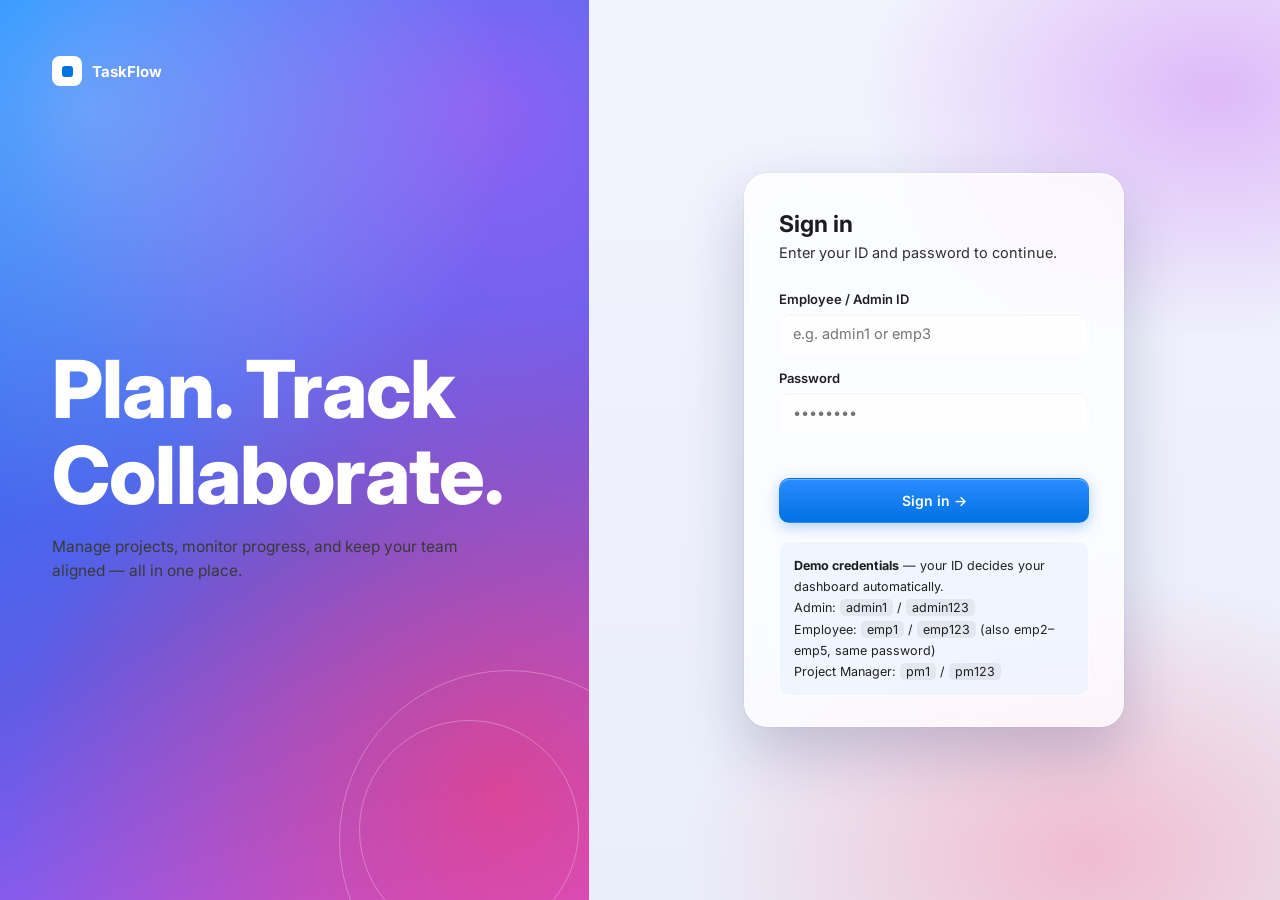
==== commit 872f0d1b: "Mail Issue patched" ====
--- a/index.html
+++ b/index.html
@@ -15,6 +15,7 @@
     />
     <link rel="stylesheet" href="styles.css" />
     <link rel="stylesheet" href="mobile.css" />
+    <link rel="stylesheet" href="glass.css" />
     <script type="module" src="js/supabase.js"></script>
   </head>
 
@@ -29,14 +30,14 @@
         <div class="login-copy">
           <h1>Plan. Track<br />Collaborate.</h1>
           <p>
-            Manage projects, monitor progress, and keep your team aligned — all in
-            one place.
+            Manage projects, monitor progress, and keep your team aligned — all
+            in one place.
           </p>
         </div>
         <div></div>
       </div>
       <div class="login-form-wrap">
-        <form class="login-form" id="login-form" autocomplete="off">
+        <form class="login-form" id="login-form">
           <h2>Sign in</h2>
           <p class="sub">Enter your ID and password to continue.</p>
 
@@ -46,6 +47,11 @@
               id="login-id"
               type="text"
               placeholder="e.g. admin1 or emp3"
+              autocomplete="username"
+              autocapitalize="none"
+              autocorrect="off"
+              spellcheck="false"
+              enterkeyhint="next"
               required
             />
           </div>
@@ -55,6 +61,8 @@
               id="login-pass"
               type="password"
               placeholder="••••••••"
+              autocomplete="current-password"
+              enterkeyhint="go"
               required
             />
           </div>
@@ -83,4 +91,4 @@
     <script type="module" src="js/common.js"></script>
     <script type="module" src="js/login.js"></script>
   </body>
-</html>+</html>
--- a/styles.css
+++ b/styles.css
@@ -9,11 +9,11 @@
   --lime-dark: #0058b0;
   --lime-pale: #e8f2ff;
   --ink: #1d1d1f;
-  --ink-soft: #424245;
+  --ink-soft: #202020;
   --paper: #f5f5f7;
   --surface: #ffffff;
   --line: #e5e5ea;
-  --muted: #6e6e73;
+  --muted: #303030;
   --amber: #b86e00;
   --amber-bg: #fff3dc;
   --teal: #248a3d;
@@ -1500,9 +1500,9 @@
   height: 100% !important;
 }
 
-.chart-wrap text {
-  /* font-size: 10px; */
-}
+/* .chart-wrap text {
+  font-size: 10px;
+} */
 
 .department-grid {
   display: grid;
--- a/mobile.css
+++ b/mobile.css
@@ -379,4 +379,222 @@
           align-items: center;
           justify-content: center;
      }
+}
+
+/* ============================================================
+   LOGIN PAGE (mobile / tablet)  — index.html
+   Turns the hidden brand panel into a compact gradient header and
+   lifts the form onto a rounded "sheet", like an iOS sign-in screen.
+   styles.css hides .login-brand at this width; this file loads
+   after it, so these rules win.
+   ============================================================ */
+@media (max-width: 880px) {
+     #login-screen {
+          flex-direction: column;
+          min-height: 100vh;
+          min-height: 100dvh;
+          /* same gradient as the header, so overscroll never flashes white */
+          background: linear-gradient(155deg, #0a84ff 0%, #5e5ce6 60%, #bf5af2 100%);
+     }
+
+     /* ----- header ----- */
+     .login-brand {
+          display: flex;
+          flex: 0 0 auto;
+          min-height: 0;
+          justify-content: flex-start;
+          gap: 26px;
+          padding: calc(env(safe-area-inset-top, 0px) + 28px) 26px 68px;
+     }
+
+     .login-brand > div:last-child:empty {
+          display: none;
+     }
+
+     /* smaller decorative rings so they peek out behind the sheet */
+     .login-brand::after {
+          width: 230px;
+          height: 230px;
+          right: -70px;
+          bottom: -100px;
+     }
+
+     .login-brand::before {
+          width: 150px;
+          height: 150px;
+          right: 30px;
+          bottom: -70px;
+     }
+
+     .brand-mark {
+          font-size: 17px;
+          gap: 11px;
+          letter-spacing: -0.01em;
+     }
+
+     .brand-mark .mark {
+          width: 36px;
+          height: 36px;
+          border-radius: 10px;
+          box-shadow: 0 6px 18px rgba(0, 0, 0, 0.18);
+     }
+
+     .brand-mark .mark span {
+          width: 13px;
+          height: 13px;
+     }
+
+     .login-copy h1 {
+          font-size: clamp(32px, 9.5vw, 44px);
+          line-height: 1.08;
+          margin: 0 0 12px;
+          letter-spacing: -0.02em;
+     }
+
+     .login-copy p {
+          font-size: 15px;
+          line-height: 1.55;
+          max-width: 34ch;
+          color: rgba(255, 255, 255, 0.88);
+     }
+
+     /* ----- form sheet ----- */
+     .login-form-wrap {
+          flex: 1 1 auto;
+          align-items: flex-start;
+          justify-content: center;
+          position: relative;
+          z-index: 2;
+          margin-top: -32px;
+          padding: 34px 22px calc(28px + env(safe-area-inset-bottom, 0px));
+          border-radius: 30px 30px 0 0;
+          background: var(--surface);
+          box-shadow: 0 -14px 40px rgba(0, 0, 0, 0.14);
+          animation: loginRise 0.55s cubic-bezier(0.2, 0.8, 0.2, 1) both;
+     }
+
+     @keyframes loginRise {
+          from {
+               transform: translateY(40px);
+               opacity: 0;
+          }
+
+          to {
+               transform: none;
+               opacity: 1;
+          }
+     }
+
+     .login-form {
+          max-width: 440px;
+     }
+
+     .login-form h2 {
+          font-size: 28px;
+          letter-spacing: -0.02em;
+          margin-bottom: 6px;
+     }
+
+     .login-form > p.sub {
+          font-size: 15px;
+          margin-bottom: 26px;
+     }
+
+     /* ----- fields: big touch targets, 16px text stops iOS zooming in ----- */
+     .login-form .field {
+          margin-bottom: 16px;
+     }
+
+     .login-form .field label {
+          font-size: 13px;
+          font-weight: 600;
+          margin-bottom: 8px;
+     }
+
+     .login-form .field input {
+          height: 54px;
+          padding: 0 16px;
+          font-size: 16px;
+          border-radius: 14px;
+          background: #f5f5f7;
+          border: 1.5px solid transparent;
+          -webkit-appearance: none;
+          appearance: none;
+     }
+
+     .login-form .field input:focus {
+          background: #fff;
+          border-color: var(--lime);
+     }
+
+     .login-form .error-text {
+          min-height: 20px;
+          margin: 2px 0 10px;
+          font-size: 13.5px;
+     }
+
+     /* !important beats the inline padding on the button in index.html */
+     .login-form .btn-primary {
+          min-height: 54px;
+          padding: 14px 18px !important;
+          font-size: 16px;
+          font-weight: 600;
+          border-radius: 14px;
+          box-shadow: 0 8px 20px rgba(0, 113, 227, 0.32);
+     }
+
+     .login-form .btn-primary:active {
+          transform: scale(0.98);
+     }
+
+     /* ----- demo credentials ----- */
+     .demo-creds {
+          margin-top: 22px;
+          padding: 14px 16px;
+          border-radius: 14px;
+          font-size: 12.5px;
+          line-height: 1.75;
+          overflow-wrap: anywhere;
+     }
+}
+
+/* small phones */
+@media (max-width: 380px) {
+     .login-brand {
+          padding: calc(env(safe-area-inset-top, 0px) + 22px) 20px 60px;
+          gap: 20px;
+     }
+
+     .login-copy h1 {
+          font-size: 30px;
+     }
+
+     .login-form-wrap {
+          padding: 28px 18px calc(24px + env(safe-area-inset-bottom, 0px));
+     }
+
+     .login-form h2 {
+          font-size: 25px;
+     }
+}
+
+/* phones on their side: keep the form reachable above the keyboard */
+@media (max-width: 880px) and (max-height: 520px) {
+     .login-copy p {
+          display: none;
+     }
+
+     .login-brand {
+          padding-bottom: 52px;
+          gap: 12px;
+     }
+
+     .login-copy h1 {
+          font-size: 26px;
+          margin: 0;
+     }
+
+     .login-form-wrap {
+          padding-top: 24px;
+     }
 }
--- a/glass.css
+++ b/glass.css
@@ -0,0 +1,437 @@
+/* ============================================================
+   glass.css — Glassmorphism layer for TaskFlow
+   Load LAST on every page (after styles.css, worksheet.css and,
+   on index.html, mobile.css). It only overrides colours, borders,
+   shadows and adds backdrop-filter; no layout is changed, so it can
+   be removed by deleting the <link> tag.
+   ============================================================ */
+
+:root {
+     --glass-blur: 20px;
+     --glass-sat: 170%;
+
+     --glass-bg: rgba(255, 255, 255, 0.55);
+     --glass-bg-strong: rgba(255, 255, 255, 0.76);
+     --glass-bg-soft: rgba(255, 255, 255, 0.38);
+     --glass-border: rgba(255, 255, 255, 0.7);
+     --glass-hairline: rgba(20, 30, 70, 0.08);
+
+     --glass-shadow:
+          0 0 0 0.5px rgba(20, 30, 70, 0.05),
+          0 8px 32px rgba(31, 38, 90, 0.1),
+          inset 0 1px 0 rgba(255, 255, 255, 0.85);
+     --glass-shadow-lg:
+          0 0 0 0.5px rgba(20, 30, 70, 0.06),
+          0 24px 60px rgba(31, 38, 90, 0.22),
+          inset 0 1px 0 rgba(255, 255, 255, 0.9);
+
+     --glass-dark: rgba(24, 24, 32, 0.62);
+}
+
+/* ---------- Backdrop: something colourful for the glass to blur ---------- */
+body {
+     background-color: #eef1fb;
+     background-image: none;
+     background-attachment: scroll;
+}
+
+body::before {
+     content: "";
+     position: fixed;
+     inset: 0;
+     z-index: -1;
+     pointer-events: none;
+     background:
+          radial-gradient(45% 40% at 8% 6%, rgba(10, 132, 255, 0.42), transparent 70%),
+          radial-gradient(40% 40% at 95% 10%, rgba(191, 90, 242, 0.38), transparent 70%),
+          radial-gradient(45% 45% at 85% 95%, rgba(255, 55, 95, 0.28), transparent 70%),
+          radial-gradient(40% 40% at 10% 90%, rgba(48, 209, 88, 0.22), transparent 70%),
+          linear-gradient(180deg, #f2f4fd 0%, #eaeefa 100%);
+}
+
+/* ---------- Glass surfaces ---------- */
+.panel,
+.stat-card,
+.team-card,
+.department-card,
+.team-message-box,
+.ws-card,
+.ws-today,
+#selected-team-area .panel {
+     background: var(--glass-bg);
+     border: 1px solid var(--glass-border);
+     box-shadow: var(--glass-shadow);
+     -webkit-backdrop-filter: blur(var(--glass-blur)) saturate(var(--glass-sat));
+     backdrop-filter: blur(var(--glass-blur)) saturate(var(--glass-sat));
+}
+
+/* the "My team" list panel is intentionally transparent in styles.css */
+#emp-team-content>.panel:first-child {
+     background: transparent;
+     border: none;
+     box-shadow: none;
+     -webkit-backdrop-filter: none;
+     backdrop-filter: none;
+}
+
+/* Cards that sit INSIDE a glass panel: lighter tint, no second blur
+   (nested blur is invisible and costs performance) */
+.panel .stat-card,
+.panel .team-card,
+.panel .team-message-box,
+.panel .department-card {
+     background: var(--glass-bg-soft);
+     border-color: rgba(255, 255, 255, 0.6);
+     box-shadow: inset 0 1px 0 rgba(255, 255, 255, 0.7);
+     -webkit-backdrop-filter: none;
+     backdrop-filter: none;
+}
+
+.team-card:hover {
+     background: var(--glass-bg-strong);
+     box-shadow: var(--glass-shadow-lg);
+}
+
+.panel-head,
+.ws-card-head,
+.modal-head,
+.modal-foot,
+th,
+td {
+     border-color: var(--glass-hairline);
+}
+
+/* ---------- Top bar ---------- */
+.topbar {
+     background: rgba(255, 255, 255, 0.5);
+     border-bottom: 1px solid var(--glass-border);
+     box-shadow: 0 1px 0 var(--glass-hairline), 0 8px 24px rgba(31, 38, 90, 0.05);
+     -webkit-backdrop-filter: blur(var(--glass-blur)) saturate(var(--glass-sat));
+     backdrop-filter: blur(var(--glass-blur)) saturate(var(--glass-sat));
+}
+
+/* ---------- Sidebar (dark glass, keeps the light nav text readable) ---------- */
+.sidebar {
+     background: var(--glass-dark);
+     border-right: 1px solid rgba(255, 255, 255, 0.12);
+     box-shadow: inset -1px 0 0 rgba(255, 255, 255, 0.06);
+     -webkit-backdrop-filter: blur(28px) saturate(180%);
+     backdrop-filter: blur(28px) saturate(180%);
+}
+
+.nav-item.active {
+     background: rgba(10, 132, 255, 0.85);
+     box-shadow: 0 4px 14px rgba(10, 132, 255, 0.35), inset 0 1px 0 rgba(255, 255, 255, 0.3);
+}
+
+.nav-item:hover {
+     background: rgba(255, 255, 255, 0.12);
+}
+
+/* ---------- Modals ---------- */
+.modal-backdrop {
+     background: rgba(20, 24, 50, 0.3);
+     -webkit-backdrop-filter: blur(6px);
+     backdrop-filter: blur(6px);
+}
+
+.modal {
+     background: var(--glass-bg-strong);
+     border: 1px solid var(--glass-border);
+     box-shadow: var(--glass-shadow-lg);
+     -webkit-backdrop-filter: blur(30px) saturate(180%);
+     backdrop-filter: blur(30px) saturate(180%);
+}
+
+.modal-close:hover {
+     background: rgba(255, 255, 255, 0.6);
+}
+
+.sidebar-scrim {
+     -webkit-backdrop-filter: blur(4px);
+     backdrop-filter: blur(4px);
+}
+
+/* ---------- Inner tiles ---------- */
+.detail-meta-grid .mi,
+.file-item,
+.member-chip,
+.selected-chip,
+.file-chip,
+.ws-file-chip,
+.department-member {
+     background: rgba(255, 255, 255, 0.5);
+     border: 1px solid rgba(255, 255, 255, 0.65);
+}
+
+.detail-meta-grid .mi,
+.file-item {
+     border-radius: 10px;
+}
+
+.task-row:hover,
+tr.clickable:hover {
+     background: rgb(255, 255, 255);
+     border: solid 1px #69696915;
+     box-shadow: 1px 1px 10px 10px #1d1d1f18;
+}
+
+.checkbox-item:hover {
+     background: rgba(255, 255, 255, 0.55);
+}
+
+.pbar {
+     background: rgba(20, 30, 70, 0.1);
+}
+
+.assignee-stack .avatar {
+     border-color: rgba(255, 255, 255, 0.85);
+}
+
+/* ---------- Inputs ---------- */
+.field input,
+.field select,
+.field textarea,
+.employee-filters input,
+.employee-filters select,
+#team-message,
+#td-report-text,
+.checkbox-list {
+     background: rgba(255, 255, 255, 0.6);
+     border-color: rgba(255, 255, 255, 0.8);
+     box-shadow: inset 0 1px 2px rgba(20, 30, 70, 0.06);
+}
+
+.field input:focus,
+.field select:focus,
+.field textarea:focus,
+.employee-filters input:focus,
+.employee-filters select:focus,
+#team-message:focus {
+     background: rgba(255, 255, 255, 0.92);
+     border-color: var(--lime);
+     box-shadow: 0 0 0 3px rgba(0, 113, 227, 0.22);
+}
+
+.ws-card .field input.ws-readonly {
+     background: rgba(255, 255, 255, 0.35);
+}
+
+.ws-card .field input[type="range"] {
+     background: transparent;
+     box-shadow: none;
+}
+
+.btn-ghost {
+     background: rgba(255, 255, 255, 0.5);
+     border-color: rgba(20, 30, 70, 0.14);
+     -webkit-backdrop-filter: blur(10px);
+     backdrop-filter: blur(10px);
+}
+
+.btn-ghost:hover {
+     background: rgba(255, 255, 255, 0.85);
+}
+
+.btn-primary,
+.btn-lime {
+     box-shadow: 0 4px 14px rgba(0, 113, 227, 0.3), inset 0 1px 0 rgba(255, 255, 255, 0.35);
+}
+
+/* ---------- Upload / drop zones ---------- */
+.upload-zone,
+.ws-dropzone {
+     background: rgba(255, 255, 255, 0.35);
+     border-color: rgba(0, 113, 227, 0.45);
+}
+
+.upload-zone:hover,
+.ws-dropzone:hover,
+.ws-dropzone.drag {
+     background: rgba(232, 242, 255, 0.75);
+}
+
+.ws-drop-icon,
+.ws-num {
+     background: rgba(255, 255, 255, 0.6);
+}
+
+/* ---------- Toasts ---------- */
+.toast {
+     border: 1px solid rgba(255, 255, 255, 0.35);
+     -webkit-backdrop-filter: blur(16px) saturate(170%);
+     backdrop-filter: blur(16px) saturate(170%);
+}
+
+.toast-success {
+     background: rgba(22, 163, 74, 0.82);
+}
+
+.toast-error {
+     background: rgba(220, 38, 38, 0.82);
+}
+
+.toast-info {
+     background: rgba(37, 99, 235, 0.82);
+}
+
+/* ---------- Login ---------- */
+.login-form-wrap {
+     background: transparent;
+}
+
+.login-form {
+     padding: 36px 34px 30px;
+     background: var(--glass-bg-strong);
+     border: 1px solid var(--glass-border);
+     border-radius: 24px;
+     box-shadow: var(--glass-shadow-lg);
+     -webkit-backdrop-filter: blur(28px) saturate(180%);
+     backdrop-filter: blur(28px) saturate(180%);
+}
+
+.demo-creds {
+     background: rgba(232, 242, 255, 0.6);
+     border: 1px solid rgba(255, 255, 255, 0.7);
+}
+
+/* ---------- Mobile / tablet ---------- */
+@media (max-width: 880px) {
+
+     /* the sheet itself is the glass panel on phones, so drop the inner card */
+     .login-form-wrap {
+          background: rgba(255, 255, 255, 0.74);
+          border-top: 1px solid var(--glass-border);
+          -webkit-backdrop-filter: blur(28px) saturate(180%);
+          backdrop-filter: blur(28px) saturate(180%);
+     }
+
+     .login-form {
+          padding: 0;
+          background: transparent;
+          border: none;
+          border-radius: 0;
+          box-shadow: none;
+          -webkit-backdrop-filter: none;
+          backdrop-filter: none;
+     }
+
+     .login-form .field input {
+          background: rgba(255, 255, 255, 0.65);
+          border-color: rgba(20, 30, 70, 0.08);
+     }
+
+     .login-form .field input:focus {
+          background: #fff;
+          border-color: var(--lime);
+     }
+}
+
+@media (max-width: 768px) {
+     :root {
+          --glass-blur: 14px;
+          /* lighter blur = smoother scrolling on phones */
+     }
+
+     .modal-head,
+     .modal-foot {
+          background: rgba(255, 255, 255, 0.6);
+          -webkit-backdrop-filter: blur(16px);
+          backdrop-filter: blur(16px);
+     }
+
+     .ws-today {
+          -webkit-backdrop-filter: none;
+          backdrop-filter: none;
+     }
+}
+
+/* ---------- Scrollbars ---------- */
+/* Chrome / Edge / Safari: slim frosted pill, transparent track */
+::-webkit-scrollbar {
+     width: 12px;
+     height: 12px;
+}
+
+::-webkit-scrollbar-track,
+::-webkit-scrollbar-track-piece,
+::-webkit-scrollbar-corner {
+     background: transparent;
+}
+
+::-webkit-scrollbar-thumb {
+     background: rgba(70, 80, 130, 0.32);
+     border: 3px solid transparent;
+     /* makes the pill float inside the track */
+     background-clip: padding-box;
+     border-radius: 999px;
+     box-shadow: inset 0 0 0 1px rgba(255, 255, 255, 0.45);
+}
+
+::-webkit-scrollbar-thumb:hover {
+     background: rgba(0, 113, 227, 0.55);
+     background-clip: padding-box;
+}
+
+::-webkit-scrollbar-thumb:active {
+     background: rgba(0, 113, 227, 0.75);
+     background-clip: padding-box;
+}
+
+/* on the dark glass sidebar the thumb needs to be light */
+.sidebar::-webkit-scrollbar-thumb,
+.sidebar ::-webkit-scrollbar-thumb {
+     background: rgba(255, 255, 255, 0.28);
+     background-clip: padding-box;
+     box-shadow: none;
+}
+
+.sidebar::-webkit-scrollbar-thumb:hover,
+.sidebar ::-webkit-scrollbar-thumb:hover {
+     background: rgba(255, 255, 255, 0.5);
+     background-clip: padding-box;
+}
+
+/* Firefox has no ::-webkit-scrollbar, so it gets the standard properties.
+   (Chrome 121+ would ignore the rules above if these applied there too.) */
+@supports not selector(::-webkit-scrollbar) {
+     * {
+          scrollbar-width: thin;
+          scrollbar-color: rgba(70, 80, 130, 0.4) transparent;
+     }
+
+     .sidebar,
+     .sidebar * {
+          scrollbar-color: rgba(255, 255, 255, 0.35) transparent;
+     }
+}
+
+/* ---------- Fallbacks ---------- */
+/* Browsers without backdrop-filter: use near-opaque surfaces so text stays readable */
+@supports not ((backdrop-filter: blur(1px)) or (-webkit-backdrop-filter: blur(1px))) {
+     :root {
+          --glass-bg: rgba(255, 255, 255, 0.92);
+          --glass-bg-strong: rgba(255, 255, 255, 0.97);
+          --glass-bg-soft: rgba(255, 255, 255, 0.8);
+          --glass-dark: rgba(29, 29, 31, 0.96);
+     }
+
+     .topbar {
+          background: rgba(245, 245, 247, 0.95);
+     }
+}
+
+/* Users who ask their OS for reduced transparency get solid surfaces */
+@media (prefers-reduced-transparency: reduce) {
+     :root {
+          --glass-bg: #ffffff;
+          --glass-bg-strong: #ffffff;
+          --glass-bg-soft: #f5f5f7;
+          --glass-dark: #1d1d1f;
+     }
+
+     * {
+          -webkit-backdrop-filter: none !important;
+          backdrop-filter: none !important;
+     }
+}
